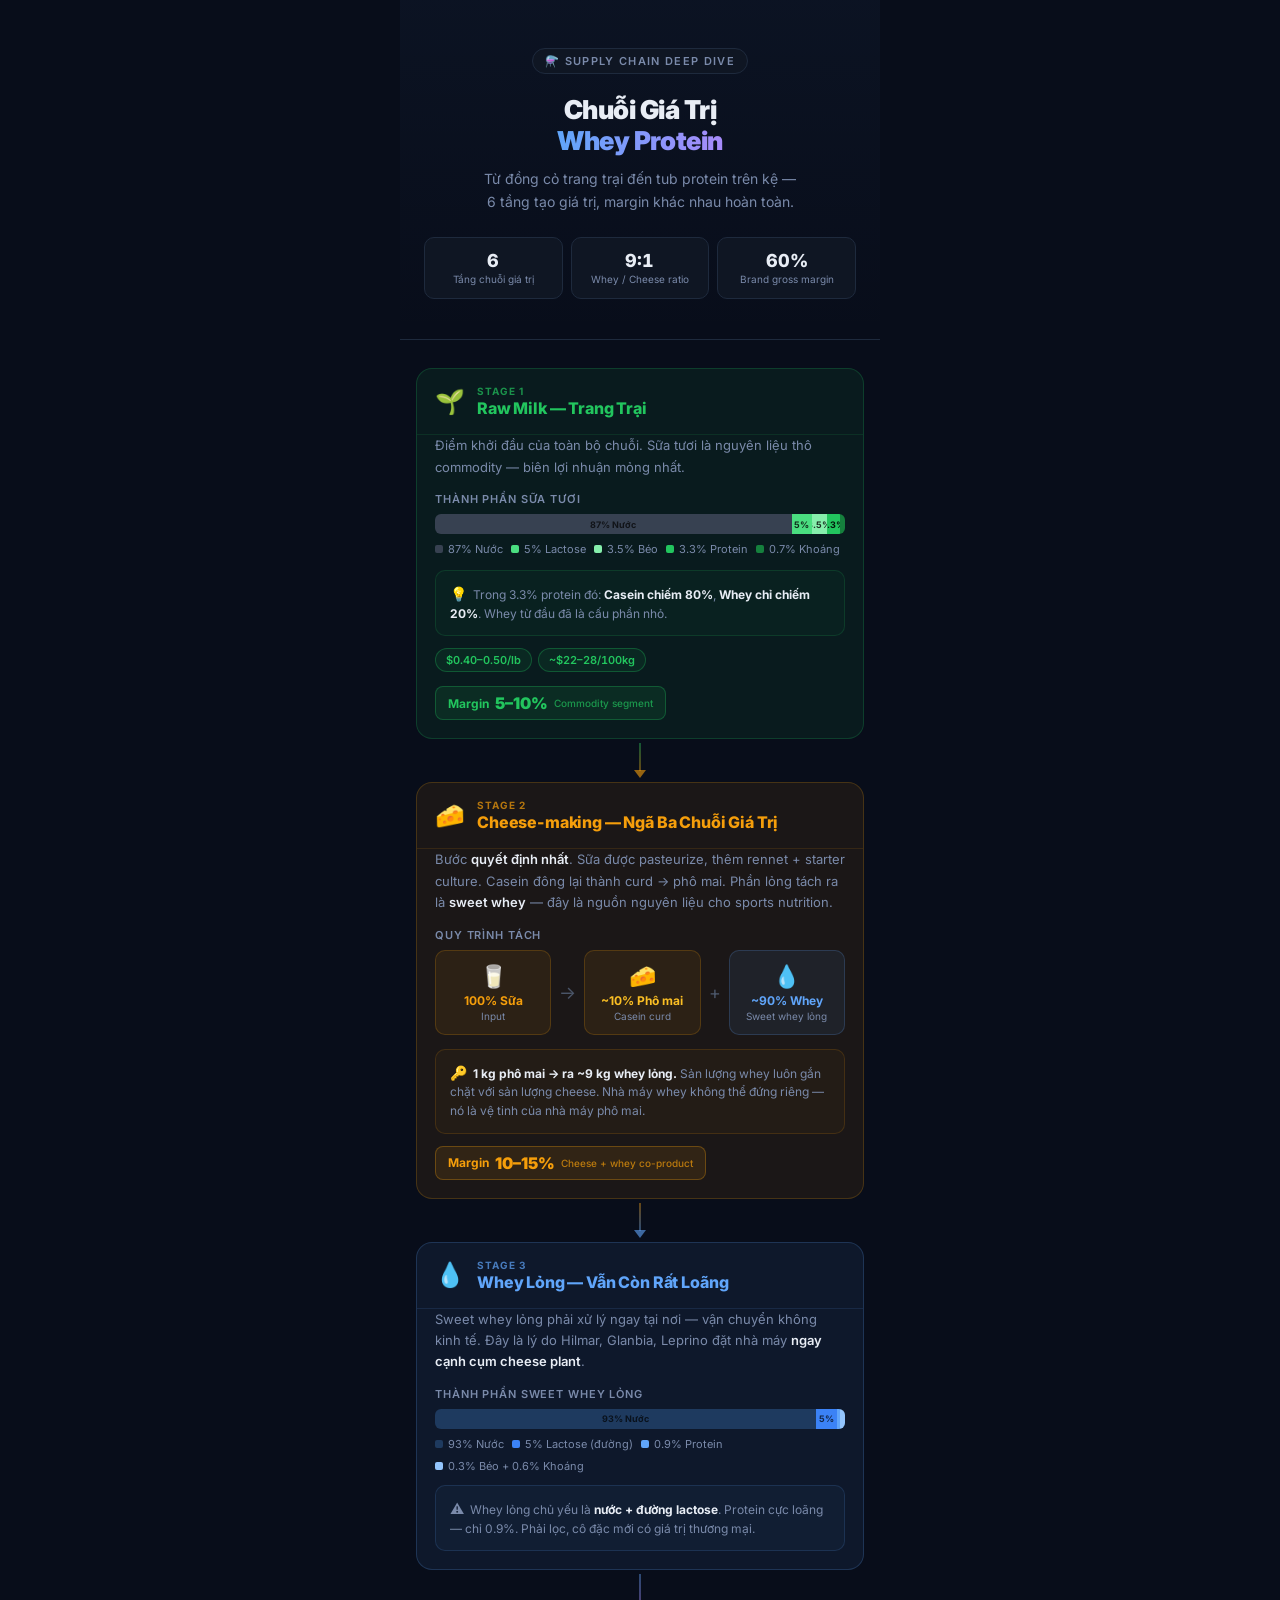
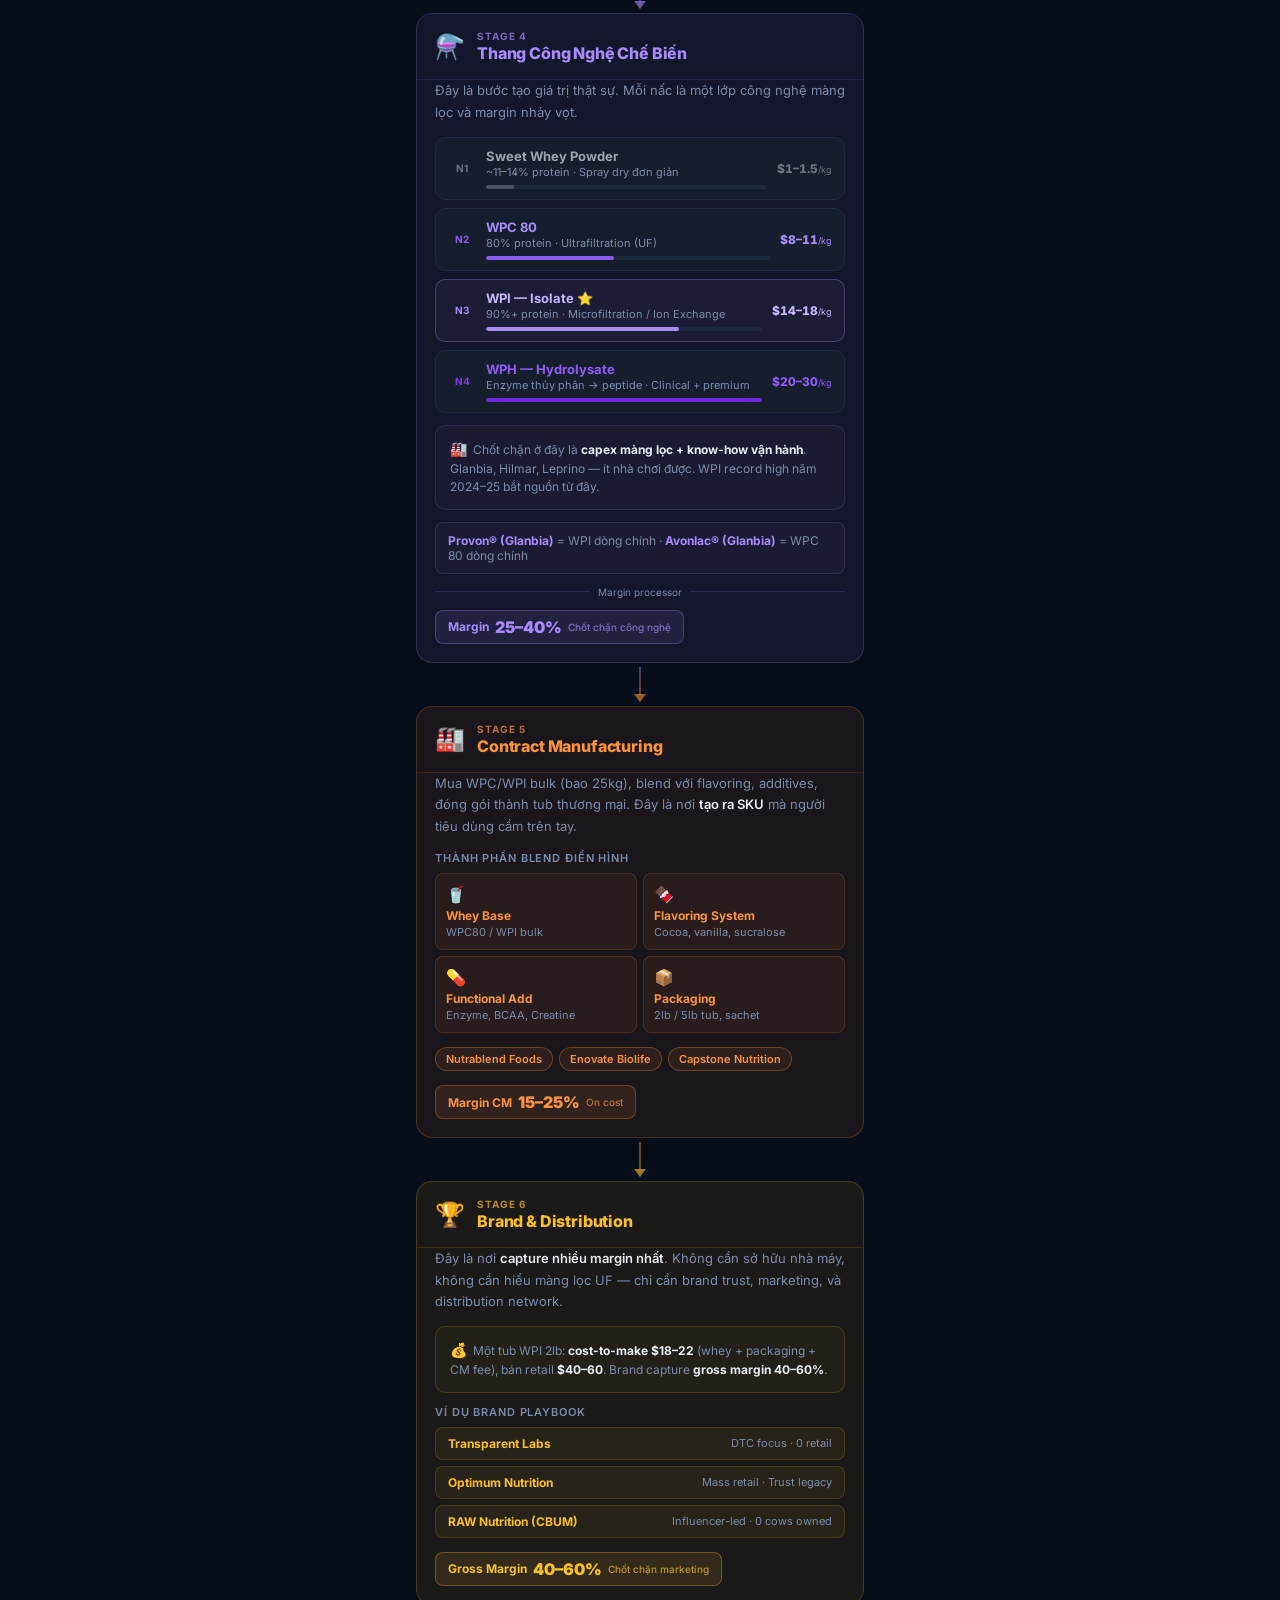
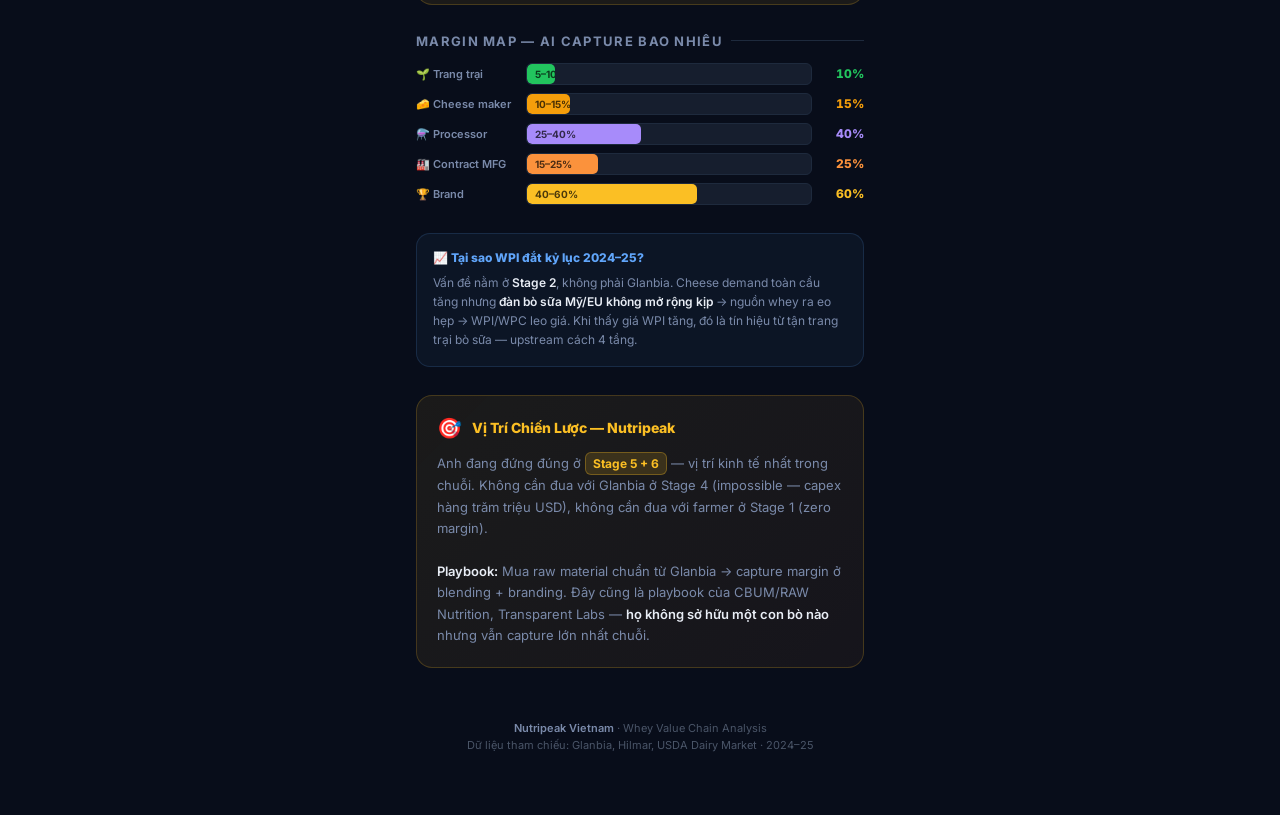
==== index.html @ ca8aefc0 "Add whey value chain infographic" ====
<!DOCTYPE html>
<html lang="vi">
<head>
<meta charset="UTF-8">
<meta name="viewport" content="width=device-width, initial-scale=1.0">
<title>Chuỗi Giá Trị Whey — Từ Đồng Cỏ Đến Protein</title>
<link rel="preconnect" href="https://fonts.googleapis.com">
<link href="https://fonts.googleapis.com/css2?family=Inter:wght@400;500;600;700;800;900&display=swap" rel="stylesheet">
<style>
  :root {
    --bg: #080d1a;
    --surface: #0f1623;
    --surface2: #161e2e;
    --border: #1e2a3d;
    --text: #e8edf5;
    --muted: #7a8aaa;
    --dim: #4a5568;

    --s1: #22c55e;
    --s2: #f59e0b;
    --s3: #60a5fa;
    --s4: #a78bfa;
    --s5: #fb923c;
    --s6: #fbbf24;

    --s1-bg: rgba(34,197,94,0.08);
    --s2-bg: rgba(245,158,11,0.08);
    --s3-bg: rgba(96,165,250,0.08);
    --s4-bg: rgba(167,139,250,0.08);
    --s5-bg: rgba(251,146,60,0.08);
    --s6-bg: rgba(251,191,36,0.08);
  }

  * { box-sizing: border-box; margin: 0; padding: 0; }

  body {
    font-family: 'Inter', -apple-system, BlinkMacSystemFont, sans-serif;
    background: var(--bg);
    color: var(--text);
    min-height: 100vh;
    -webkit-font-smoothing: antialiased;
  }

  .wrap {
    max-width: 480px;
    margin: 0 auto;
    padding: 0 0 60px;
  }

  /* ── HERO ── */
  .hero {
    padding: 48px 24px 40px;
    text-align: center;
    border-bottom: 1px solid var(--border);
    background: linear-gradient(180deg, rgba(96,165,250,0.04) 0%, transparent 100%);
  }

  .hero-eyebrow {
    display: inline-flex;
    align-items: center;
    gap: 6px;
    font-size: 11px;
    font-weight: 600;
    letter-spacing: 0.12em;
    text-transform: uppercase;
    color: var(--muted);
    background: var(--surface);
    border: 1px solid var(--border);
    padding: 5px 12px;
    border-radius: 100px;
    margin-bottom: 20px;
  }

  .hero h1 {
    font-size: 26px;
    font-weight: 900;
    line-height: 1.2;
    letter-spacing: -0.02em;
    color: var(--text);
    margin-bottom: 12px;
  }

  .hero h1 span {
    background: linear-gradient(90deg, #60a5fa, #a78bfa);
    -webkit-background-clip: text;
    -webkit-text-fill-color: transparent;
    background-clip: text;
  }

  .hero-sub {
    font-size: 14px;
    color: var(--muted);
    line-height: 1.6;
    max-width: 320px;
    margin: 0 auto 24px;
  }

  .hero-stats {
    display: grid;
    grid-template-columns: 1fr 1fr 1fr;
    gap: 8px;
  }

  .hero-stat {
    background: var(--surface);
    border: 1px solid var(--border);
    border-radius: 10px;
    padding: 12px 8px;
    text-align: center;
  }

  .hero-stat-num {
    font-size: 18px;
    font-weight: 800;
    color: var(--text);
    font-family: 'Inter', monospace;
    font-feature-settings: 'tnum';
    display: block;
  }

  .hero-stat-label {
    font-size: 10px;
    color: var(--muted);
    margin-top: 2px;
    line-height: 1.3;
  }

  /* ── STAGE CARD ── */
  .stage {
    margin: 0 16px;
    border-radius: 16px;
    border: 1px solid var(--border);
    overflow: hidden;
  }

  .stage-header {
    display: flex;
    align-items: center;
    gap: 12px;
    padding: 16px 18px;
  }

  .stage-icon {
    font-size: 24px;
    line-height: 1;
    flex-shrink: 0;
  }

  .stage-label {
    font-size: 10px;
    font-weight: 700;
    letter-spacing: 0.1em;
    text-transform: uppercase;
    opacity: 0.7;
  }

  .stage-title {
    font-size: 16px;
    font-weight: 800;
    letter-spacing: -0.01em;
    margin-top: 1px;
  }

  .stage-body {
    padding: 0 18px 18px;
  }

  .stage-desc {
    font-size: 13px;
    line-height: 1.65;
    color: var(--muted);
    margin-bottom: 14px;
  }

  .stage-desc strong {
    color: var(--text);
    font-weight: 600;
  }

  /* Pills row */
  .pills {
    display: flex;
    flex-wrap: wrap;
    gap: 6px;
    margin-bottom: 14px;
  }

  .pill {
    font-size: 11px;
    font-weight: 600;
    padding: 4px 10px;
    border-radius: 100px;
    border: 1px solid;
    font-feature-settings: 'tnum';
  }

  /* Margin badge */
  .margin-badge {
    display: inline-flex;
    align-items: center;
    gap: 6px;
    font-size: 12px;
    font-weight: 700;
    padding: 6px 12px;
    border-radius: 8px;
    border: 1px solid;
  }

  .margin-badge-label {
    font-size: 10px;
    font-weight: 500;
    opacity: 0.7;
  }

  /* Composition bar */
  .comp-label {
    font-size: 11px;
    font-weight: 600;
    color: var(--muted);
    text-transform: uppercase;
    letter-spacing: 0.08em;
    margin-bottom: 8px;
  }

  .comp-bar-wrap {
    border-radius: 6px;
    overflow: hidden;
    height: 20px;
    display: flex;
    margin-bottom: 8px;
  }

  .comp-seg {
    height: 100%;
    display: flex;
    align-items: center;
    justify-content: center;
    font-size: 9px;
    font-weight: 700;
    color: rgba(0,0,0,0.7);
    overflow: hidden;
    white-space: nowrap;
  }

  .comp-legend {
    display: flex;
    flex-wrap: wrap;
    gap: 8px;
  }

  .comp-dot {
    display: inline-flex;
    align-items: center;
    gap: 5px;
    font-size: 11px;
    color: var(--muted);
  }

  .comp-dot::before {
    content: '';
    width: 8px;
    height: 8px;
    border-radius: 2px;
    background: var(--dot-color);
    flex-shrink: 0;
  }

  /* Key fact highlight */
  .key-fact {
    border-radius: 10px;
    padding: 12px 14px;
    margin-top: 12px;
    border: 1px solid;
  }

  .key-fact-icon {
    font-size: 14px;
    margin-right: 6px;
  }

  .key-fact p {
    font-size: 12px;
    line-height: 1.55;
    color: var(--muted);
  }

  .key-fact p strong {
    color: var(--text);
    font-weight: 700;
  }

  /* ── CONNECTOR ── */
  .connector {
    display: flex;
    flex-direction: column;
    align-items: center;
    padding: 4px 0;
    position: relative;
  }

  .connector-line {
    width: 2px;
    height: 28px;
    background: linear-gradient(180deg, var(--from-color), var(--to-color));
    opacity: 0.4;
  }

  .connector-arrow {
    width: 0;
    height: 0;
    border-left: 6px solid transparent;
    border-right: 6px solid transparent;
    border-top: 8px solid var(--to-color);
    opacity: 0.6;
    margin-top: -1px;
  }

  /* ── PROCESSING LADDER ── */
  .ladder {
    display: flex;
    flex-direction: column;
    gap: 8px;
  }

  .ladder-item {
    display: flex;
    align-items: center;
    gap: 10px;
    padding: 10px 12px;
    border-radius: 10px;
    background: var(--surface2);
    border: 1px solid var(--border);
  }

  .ladder-rank {
    font-size: 10px;
    font-weight: 700;
    color: var(--muted);
    width: 28px;
    text-align: center;
    flex-shrink: 0;
  }

  .ladder-name {
    font-size: 13px;
    font-weight: 700;
    flex: 1;
  }

  .ladder-pct {
    font-size: 11px;
    color: var(--muted);
    margin-top: 1px;
  }

  .ladder-price {
    font-size: 12px;
    font-weight: 800;
    font-feature-settings: 'tnum';
    white-space: nowrap;
    flex-shrink: 0;
  }

  .ladder-bar-wrap {
    width: 100%;
    height: 4px;
    background: var(--border);
    border-radius: 2px;
    margin-top: 6px;
    overflow: hidden;
  }

  .ladder-bar {
    height: 100%;
    border-radius: 2px;
    background: var(--bar-color);
  }

  /* ── MARGIN MAP ── */
  .margin-section {
    margin: 0 16px;
  }

  .section-title {
    font-size: 13px;
    font-weight: 700;
    color: var(--muted);
    text-transform: uppercase;
    letter-spacing: 0.1em;
    margin-bottom: 14px;
    display: flex;
    align-items: center;
    gap: 8px;
  }

  .section-title::after {
    content: '';
    flex: 1;
    height: 1px;
    background: var(--border);
  }

  .margin-rows {
    display: flex;
    flex-direction: column;
    gap: 8px;
  }

  .margin-row {
    display: flex;
    align-items: center;
    gap: 10px;
  }

  .margin-label {
    font-size: 11px;
    font-weight: 600;
    width: 100px;
    flex-shrink: 0;
    color: var(--muted);
  }

  .margin-bar-wrap {
    flex: 1;
    height: 22px;
    background: var(--surface2);
    border-radius: 6px;
    overflow: hidden;
    border: 1px solid var(--border);
  }

  .margin-bar-fill {
    height: 100%;
    border-radius: 5px;
    display: flex;
    align-items: center;
    padding-left: 8px;
    font-size: 10px;
    font-weight: 700;
    color: rgba(0,0,0,0.7);
    white-space: nowrap;
    overflow: hidden;
  }

  .margin-pct {
    font-size: 12px;
    font-weight: 800;
    width: 42px;
    text-align: right;
    flex-shrink: 0;
    font-feature-settings: 'tnum';
  }

  /* ── INSIGHT BOX ── */
  .insight-box {
    margin: 0 16px;
    border-radius: 16px;
    padding: 20px;
    background: linear-gradient(135deg, rgba(251,191,36,0.08), rgba(251,146,60,0.06));
    border: 1px solid rgba(251,191,36,0.2);
  }

  .insight-header {
    display: flex;
    align-items: center;
    gap: 10px;
    margin-bottom: 12px;
  }

  .insight-icon {
    font-size: 20px;
  }

  .insight-title {
    font-size: 14px;
    font-weight: 800;
    color: #fbbf24;
  }

  .insight-body {
    font-size: 13px;
    line-height: 1.65;
    color: var(--muted);
  }

  .insight-body strong {
    color: var(--text);
    font-weight: 600;
  }

  .insight-highlight {
    display: inline-block;
    background: rgba(251,191,36,0.15);
    border: 1px solid rgba(251,191,36,0.3);
    border-radius: 6px;
    padding: 1px 7px;
    color: #fbbf24;
    font-weight: 700;
    font-size: 12px;
  }

  /* ── WHY EXPENSIVE BOX ── */
  .why-box {
    margin: 0 16px;
    border-radius: 14px;
    padding: 16px;
    background: rgba(96,165,250,0.05);
    border: 1px solid rgba(96,165,250,0.15);
  }

  .why-box-title {
    font-size: 12px;
    font-weight: 800;
    color: #60a5fa;
    margin-bottom: 8px;
    display: flex;
    align-items: center;
    gap: 6px;
  }

  .why-box p {
    font-size: 12px;
    line-height: 1.6;
    color: var(--muted);
  }

  .why-box p strong {
    color: var(--text);
    font-weight: 600;
  }

  /* ── SPACER ── */
  .gap-sm { height: 12px; }
  .gap-md { height: 20px; }
  .gap-lg { height: 28px; }

  /* ── STAGE COLORS ── */
  .s1 { border-color: rgba(34,197,94,0.2); background: var(--s1-bg); }
  .s1 .stage-header { border-bottom: 1px solid rgba(34,197,94,0.12); }
  .s1 .stage-label { color: var(--s1); }
  .s1 .stage-title { color: var(--s1); }
  .s1 .pill { color: var(--s1); border-color: rgba(34,197,94,0.3); background: rgba(34,197,94,0.08); }
  .s1 .margin-badge { color: var(--s1); border-color: rgba(34,197,94,0.3); background: rgba(34,197,94,0.1); }
  .s1 .key-fact { border-color: rgba(34,197,94,0.15); background: rgba(34,197,94,0.04); }

  .s2 { border-color: rgba(245,158,11,0.2); background: var(--s2-bg); }
  .s2 .stage-header { border-bottom: 1px solid rgba(245,158,11,0.12); }
  .s2 .stage-label { color: var(--s2); }
  .s2 .stage-title { color: var(--s2); }
  .s2 .pill { color: var(--s2); border-color: rgba(245,158,11,0.3); background: rgba(245,158,11,0.08); }
  .s2 .margin-badge { color: var(--s2); border-color: rgba(245,158,11,0.3); background: rgba(245,158,11,0.1); }
  .s2 .key-fact { border-color: rgba(245,158,11,0.15); background: rgba(245,158,11,0.04); }

  .s3 { border-color: rgba(96,165,250,0.2); background: var(--s3-bg); }
  .s3 .stage-header { border-bottom: 1px solid rgba(96,165,250,0.12); }
  .s3 .stage-label { color: var(--s3); }
  .s3 .stage-title { color: var(--s3); }
  .s3 .pill { color: var(--s3); border-color: rgba(96,165,250,0.3); background: rgba(96,165,250,0.08); }
  .s3 .margin-badge { color: var(--s3); border-color: rgba(96,165,250,0.3); background: rgba(96,165,250,0.1); }
  .s3 .key-fact { border-color: rgba(96,165,250,0.15); background: rgba(96,165,250,0.04); }

  .s4 { border-color: rgba(167,139,250,0.2); background: var(--s4-bg); }
  .s4 .stage-header { border-bottom: 1px solid rgba(167,139,250,0.12); }
  .s4 .stage-label { color: var(--s4); }
  .s4 .stage-title { color: var(--s4); }
  .s4 .key-fact { border-color: rgba(167,139,250,0.15); background: rgba(167,139,250,0.04); }

  .s5 { border-color: rgba(251,146,60,0.2); background: var(--s5-bg); }
  .s5 .stage-header { border-bottom: 1px solid rgba(251,146,60,0.12); }
  .s5 .stage-label { color: var(--s5); }
  .s5 .stage-title { color: var(--s5); }
  .s5 .pill { color: var(--s5); border-color: rgba(251,146,60,0.3); background: rgba(251,146,60,0.08); }
  .s5 .margin-badge { color: var(--s5); border-color: rgba(251,146,60,0.3); background: rgba(251,146,60,0.1); }
  .s5 .key-fact { border-color: rgba(251,146,60,0.15); background: rgba(251,146,60,0.04); }

  .s6 { border-color: rgba(251,191,36,0.2); background: var(--s6-bg); }
  .s6 .stage-header { border-bottom: 1px solid rgba(251,191,36,0.12); }
  .s6 .stage-label { color: var(--s6); }
  .s6 .stage-title { color: var(--s6); }
  .s6 .pill { color: var(--s6); border-color: rgba(251,191,36,0.3); background: rgba(251,191,36,0.08); }
  .s6 .margin-badge { color: var(--s6); border-color: rgba(251,191,36,0.3); background: rgba(251,191,36,0.1); }
  .s6 .key-fact { border-color: rgba(251,191,36,0.15); background: rgba(251,191,36,0.04); }

  /* ── FOOTER ── */
  .footer {
    text-align: center;
    padding: 24px 24px 0;
    font-size: 11px;
    color: var(--dim);
    line-height: 1.6;
  }

  .footer strong {
    color: var(--muted);
    font-weight: 600;
  }
</style>
</head>
<body>
<div class="wrap">

  <!-- HERO -->
  <div class="hero">
    <div class="hero-eyebrow">⚗️ Supply Chain Deep Dive</div>
    <h1>Chuỗi Giá Trị<br><span>Whey Protein</span></h1>
    <p class="hero-sub">Từ đồng cỏ trang trại đến tub protein trên kệ — 6 tầng tạo giá trị, margin khác nhau hoàn toàn.</p>
    <div class="hero-stats">
      <div class="hero-stat">
        <span class="hero-stat-num">6</span>
        <div class="hero-stat-label">Tầng chuỗi giá trị</div>
      </div>
      <div class="hero-stat">
        <span class="hero-stat-num">9:1</span>
        <div class="hero-stat-label">Whey / Cheese ratio</div>
      </div>
      <div class="hero-stat">
        <span class="hero-stat-num">60%</span>
        <div class="hero-stat-label">Brand gross margin</div>
      </div>
    </div>
  </div>

  <div class="gap-lg"></div>

  <!-- STAGE 1 -->
  <div class="stage s1">
    <div class="stage-header">
      <div class="stage-icon">🌱</div>
      <div>
        <div class="stage-label">Stage 1</div>
        <div class="stage-title">Raw Milk — Trang Trại</div>
      </div>
    </div>
    <div class="stage-body">
      <p class="stage-desc">
        Điểm khởi đầu của toàn bộ chuỗi. Sữa tươi là nguyên liệu thô commodity — biên lợi nhuận mỏng nhất.
      </p>

      <div class="comp-label">Thành phần sữa tươi</div>
      <div class="comp-bar-wrap">
        <div class="comp-seg" style="width:87%;background:#374151;">87% Nước</div>
        <div class="comp-seg" style="width:5%;background:#4ade80;color:rgba(0,0,0,0.8);">5%</div>
        <div class="comp-seg" style="width:3.5%;background:#86efac;color:rgba(0,0,0,0.8);">3.5%</div>
        <div class="comp-seg" style="width:3.3%;background:#22c55e;color:rgba(0,0,0,0.9);">3.3%</div>
        <div class="comp-seg" style="width:1.2%;background:#15803d;"></div>
      </div>
      <div class="comp-legend">
        <span class="comp-dot" style="--dot-color:#374151;">87% Nước</span>
        <span class="comp-dot" style="--dot-color:#4ade80;">5% Lactose</span>
        <span class="comp-dot" style="--dot-color:#86efac;">3.5% Béo</span>
        <span class="comp-dot" style="--dot-color:#22c55e;">3.3% Protein</span>
        <span class="comp-dot" style="--dot-color:#15803d;">0.7% Khoáng</span>
      </div>

      <div class="key-fact" style="margin-top:14px;">
        <p><span class="key-fact-icon">💡</span>Trong 3.3% protein đó: <strong>Casein chiếm 80%</strong>, <strong>Whey chỉ chiếm 20%</strong>. Whey từ đầu đã là cấu phần nhỏ.</p>
      </div>

      <div class="gap-sm"></div>
      <div class="pills">
        <span class="pill">$0.40–0.50/lb</span>
        <span class="pill">~$22–28/100kg</span>
      </div>
      <div class="margin-badge">
        <span>Margin</span>
        <span style="font-size:16px;font-weight:900;">5–10%</span>
        <span class="margin-badge-label">Commodity segment</span>
      </div>
    </div>
  </div>

  <div class="connector">
    <div class="connector-line" style="--from-color:#22c55e;--to-color:#f59e0b;"></div>
    <div class="connector-arrow" style="--to-color:#f59e0b;"></div>
  </div>

  <!-- STAGE 2 -->
  <div class="stage s2">
    <div class="stage-header">
      <div class="stage-icon">🧀</div>
      <div>
        <div class="stage-label">Stage 2</div>
        <div class="stage-title">Cheese-making — Ngã Ba Chuỗi Giá Trị</div>
      </div>
    </div>
    <div class="stage-body">
      <p class="stage-desc">
        Bước <strong>quyết định nhất</strong>. Sữa được pasteurize, thêm rennet + starter culture. Casein đông lại thành curd → phô mai. Phần lỏng tách ra là <strong>sweet whey</strong> — đây là nguồn nguyên liệu cho sports nutrition.
      </p>

      <div class="comp-label">Quy trình tách</div>
      <div style="display:flex;gap:8px;margin-bottom:14px;">
        <div style="flex:1;background:rgba(245,158,11,0.08);border:1px solid rgba(245,158,11,0.2);border-radius:10px;padding:12px;text-align:center;">
          <div style="font-size:22px;margin-bottom:4px;">🥛</div>
          <div style="font-size:12px;font-weight:700;color:#f59e0b;">100% Sữa</div>
          <div style="font-size:10px;color:var(--muted);margin-top:2px;">Input</div>
        </div>
        <div style="display:flex;align-items:center;color:var(--dim);font-size:18px;">→</div>
        <div style="flex:1;background:rgba(245,158,11,0.08);border:1px solid rgba(245,158,11,0.2);border-radius:10px;padding:12px;text-align:center;">
          <div style="font-size:22px;margin-bottom:4px;">🧀</div>
          <div style="font-size:12px;font-weight:700;color:#fbbf24;">~10% Phô mai</div>
          <div style="font-size:10px;color:var(--muted);margin-top:2px;">Casein curd</div>
        </div>
        <div style="display:flex;align-items:center;color:var(--dim);font-size:18px;">+</div>
        <div style="flex:1;background:rgba(96,165,250,0.08);border:1px solid rgba(96,165,250,0.2);border-radius:10px;padding:12px;text-align:center;">
          <div style="font-size:22px;margin-bottom:4px;">💧</div>
          <div style="font-size:12px;font-weight:700;color:#60a5fa;">~90% Whey</div>
          <div style="font-size:10px;color:var(--muted);margin-top:2px;">Sweet whey lỏng</div>
        </div>
      </div>

      <div class="key-fact">
        <p><span class="key-fact-icon">🔑</span><strong>1 kg phô mai → ra ~9 kg whey lỏng.</strong> Sản lượng whey luôn gắn chặt với sản lượng cheese. Nhà máy whey không thể đứng riêng — nó là vệ tinh của nhà máy phô mai.</p>
      </div>

      <div class="gap-sm"></div>
      <div class="margin-badge">
        <span>Margin</span>
        <span style="font-size:16px;font-weight:900;">10–15%</span>
        <span class="margin-badge-label">Cheese + whey co-product</span>
      </div>
    </div>
  </div>

  <div class="connector">
    <div class="connector-line" style="--from-color:#f59e0b;--to-color:#60a5fa;"></div>
    <div class="connector-arrow" style="--to-color:#60a5fa;"></div>
  </div>

  <!-- STAGE 3 -->
  <div class="stage s3">
    <div class="stage-header">
      <div class="stage-icon">💧</div>
      <div>
        <div class="stage-label">Stage 3</div>
        <div class="stage-title">Whey Lỏng — Vẫn Còn Rất Loãng</div>
      </div>
    </div>
    <div class="stage-body">
      <p class="stage-desc">
        Sweet whey lỏng phải xử lý ngay tại nơi — vận chuyển không kinh tế. Đây là lý do Hilmar, Glanbia, Leprino đặt nhà máy <strong>ngay cạnh cụm cheese plant</strong>.
      </p>

      <div class="comp-label">Thành phần sweet whey lỏng</div>
      <div class="comp-bar-wrap">
        <div class="comp-seg" style="width:93%;background:#1e3a5f;">93% Nước</div>
        <div class="comp-seg" style="width:5%;background:#3b82f6;">5%</div>
        <div class="comp-seg" style="width:0.9%;background:#60a5fa;"></div>
        <div class="comp-seg" style="width:1.1%;background:#93c5fd;"></div>
      </div>
      <div class="comp-legend">
        <span class="comp-dot" style="--dot-color:#1e3a5f;">93% Nước</span>
        <span class="comp-dot" style="--dot-color:#3b82f6;">5% Lactose (đường)</span>
        <span class="comp-dot" style="--dot-color:#60a5fa;">0.9% Protein</span>
        <span class="comp-dot" style="--dot-color:#93c5fd;">0.3% Béo + 0.6% Khoáng</span>
      </div>

      <div class="key-fact">
        <p><span class="key-fact-icon">⚠️</span>Whey lỏng chủ yếu là <strong>nước + đường lactose</strong>. Protein cực loãng — chỉ 0.9%. Phải lọc, cô đặc mới có giá trị thương mại.</p>
      </div>
    </div>
  </div>

  <div class="connector">
    <div class="connector-line" style="--from-color:#60a5fa;--to-color:#a78bfa;"></div>
    <div class="connector-arrow" style="--to-color:#a78bfa;"></div>
  </div>

  <!-- STAGE 4 -->
  <div class="stage s4">
    <div class="stage-header">
      <div class="stage-icon">⚗️</div>
      <div>
        <div class="stage-label">Stage 4</div>
        <div class="stage-title">Thang Công Nghệ Chế Biến</div>
      </div>
    </div>
    <div class="stage-body">
      <p class="stage-desc">
        Đây là bước tạo giá trị thật sự. Mỗi nấc là một lớp công nghệ màng lọc và margin nhảy vọt.
      </p>

      <div class="ladder">

        <div class="ladder-item">
          <div class="ladder-rank" style="color:#6b7280;">N1</div>
          <div style="flex:1;">
            <div class="ladder-name" style="color:#9ca3af;">Sweet Whey Powder</div>
            <div class="ladder-pct">~11–14% protein · Spray dry đơn giản</div>
            <div class="ladder-bar-wrap">
              <div class="ladder-bar" style="width:10%;--bar-color:#4b5563;"></div>
            </div>
          </div>
          <div class="ladder-price" style="color:#6b7280;">$1–1.5<span style="font-size:9px;font-weight:400;">/kg</span></div>
        </div>

        <div class="ladder-item">
          <div class="ladder-rank" style="color:#8b5cf6;">N2</div>
          <div style="flex:1;">
            <div class="ladder-name" style="color:#a78bfa;">WPC 80</div>
            <div class="ladder-pct">80% protein · Ultrafiltration (UF)</div>
            <div class="ladder-bar-wrap">
              <div class="ladder-bar" style="width:45%;--bar-color:#8b5cf6;"></div>
            </div>
          </div>
          <div class="ladder-price" style="color:#a78bfa;">$8–11<span style="font-size:9px;font-weight:400;">/kg</span></div>
        </div>

        <div class="ladder-item" style="border-color:rgba(167,139,250,0.3);background:rgba(167,139,250,0.06);">
          <div class="ladder-rank" style="color:#a78bfa;">N3</div>
          <div style="flex:1;">
            <div class="ladder-name" style="color:#c4b5fd;">WPI — Isolate ⭐</div>
            <div class="ladder-pct">90%+ protein · Microfiltration / Ion Exchange</div>
            <div class="ladder-bar-wrap">
              <div class="ladder-bar" style="width:70%;--bar-color:#a78bfa;"></div>
            </div>
          </div>
          <div class="ladder-price" style="color:#c4b5fd;">$14–18<span style="font-size:9px;font-weight:400;">/kg</span></div>
        </div>

        <div class="ladder-item">
          <div class="ladder-rank" style="color:#7c3aed;">N4</div>
          <div style="flex:1;">
            <div class="ladder-name" style="color:#8b5cf6;">WPH — Hydrolysate</div>
            <div class="ladder-pct">Enzyme thủy phân → peptide · Clinical + premium</div>
            <div class="ladder-bar-wrap">
              <div class="ladder-bar" style="width:100%;--bar-color:#6d28d9;"></div>
            </div>
          </div>
          <div class="ladder-price" style="color:#8b5cf6;">$20–30<span style="font-size:9px;font-weight:400;">/kg</span></div>
        </div>

      </div>

      <div class="key-fact">
        <p><span class="key-fact-icon">🏭</span>Chốt chặn ở đây là <strong>capex màng lọc + know-how vận hành</strong>. Glanbia, Hilmar, Leprino — ít nhà chơi được. WPI record high năm 2024–25 bắt nguồn từ đây.</p>
      </div>

      <div class="gap-sm"></div>
      <div style="font-size:12px;color:var(--muted);padding:10px 12px;background:rgba(167,139,250,0.05);border:1px solid rgba(167,139,250,0.15);border-radius:8px;">
        <strong style="color:#a78bfa;">Provon® (Glanbia)</strong> = WPI dòng chính · <strong style="color:#a78bfa;">Avonlac® (Glanbia)</strong> = WPC 80 dòng chính
      </div>

      <div class="gap-sm"></div>
      <div style="display:flex;align-items:center;gap:8px;">
        <div style="flex:1;height:1px;background:rgba(167,139,250,0.15);"></div>
        <div style="font-size:10px;color:var(--muted);">Margin processor</div>
        <div style="flex:1;height:1px;background:rgba(167,139,250,0.15);"></div>
      </div>
      <div class="gap-sm"></div>
      <div class="margin-badge" style="color:#a78bfa;border-color:rgba(167,139,250,0.3);background:rgba(167,139,250,0.1);">
        <span>Margin</span>
        <span style="font-size:16px;font-weight:900;">25–40%</span>
        <span class="margin-badge-label">Chốt chặn công nghệ</span>
      </div>
    </div>
  </div>

  <div class="connector">
    <div class="connector-line" style="--from-color:#a78bfa;--to-color:#fb923c;"></div>
    <div class="connector-arrow" style="--to-color:#fb923c;"></div>
  </div>

  <!-- STAGE 5 -->
  <div class="stage s5">
    <div class="stage-header">
      <div class="stage-icon">🏭</div>
      <div>
        <div class="stage-label">Stage 5</div>
        <div class="stage-title">Contract Manufacturing</div>
      </div>
    </div>
    <div class="stage-body">
      <p class="stage-desc">
        Mua WPC/WPI bulk (bao 25kg), blend với flavoring, additives, đóng gói thành tub thương mại. Đây là nơi <strong>tạo ra SKU</strong> mà người tiêu dùng cầm trên tay.
      </p>

      <div class="comp-label">Thành phần blend điển hình</div>
      <div style="display:grid;grid-template-columns:1fr 1fr;gap:6px;margin-bottom:14px;">
        <div style="background:rgba(251,146,60,0.06);border:1px solid rgba(251,146,60,0.15);border-radius:8px;padding:10px;">
          <div style="font-size:16px;margin-bottom:4px;">🥤</div>
          <div style="font-size:12px;font-weight:700;color:#fb923c;">Whey Base</div>
          <div style="font-size:11px;color:var(--muted);margin-top:2px;">WPC80 / WPI bulk</div>
        </div>
        <div style="background:rgba(251,146,60,0.06);border:1px solid rgba(251,146,60,0.15);border-radius:8px;padding:10px;">
          <div style="font-size:16px;margin-bottom:4px;">🍫</div>
          <div style="font-size:12px;font-weight:700;color:#fb923c;">Flavoring System</div>
          <div style="font-size:11px;color:var(--muted);margin-top:2px;">Cocoa, vanilla, sucralose</div>
        </div>
        <div style="background:rgba(251,146,60,0.06);border:1px solid rgba(251,146,60,0.15);border-radius:8px;padding:10px;">
          <div style="font-size:16px;margin-bottom:4px;">💊</div>
          <div style="font-size:12px;font-weight:700;color:#fb923c;">Functional Add</div>
          <div style="font-size:11px;color:var(--muted);margin-top:2px;">Enzyme, BCAA, Creatine</div>
        </div>
        <div style="background:rgba(251,146,60,0.06);border:1px solid rgba(251,146,60,0.15);border-radius:8px;padding:10px;">
          <div style="font-size:16px;margin-bottom:4px;">📦</div>
          <div style="font-size:12px;font-weight:700;color:#fb923c;">Packaging</div>
          <div style="font-size:11px;color:var(--muted);margin-top:2px;">2lb / 5lb tub, sachet</div>
        </div>
      </div>

      <div class="pills">
        <span class="pill">Nutrablend Foods</span>
        <span class="pill">Enovate Biolife</span>
        <span class="pill">Capstone Nutrition</span>
      </div>

      <div class="margin-badge">
        <span>Margin CM</span>
        <span style="font-size:16px;font-weight:900;">15–25%</span>
        <span class="margin-badge-label">On cost</span>
      </div>
    </div>
  </div>

  <div class="connector">
    <div class="connector-line" style="--from-color:#fb923c;--to-color:#fbbf24;"></div>
    <div class="connector-arrow" style="--to-color:#fbbf24;"></div>
  </div>

  <!-- STAGE 6 -->
  <div class="stage s6">
    <div class="stage-header">
      <div class="stage-icon">🏆</div>
      <div>
        <div class="stage-label">Stage 6</div>
        <div class="stage-title">Brand & Distribution</div>
      </div>
    </div>
    <div class="stage-body">
      <p class="stage-desc">
        Đây là nơi <strong>capture nhiều margin nhất</strong>. Không cần sở hữu nhà máy, không cần hiểu màng lọc UF — chỉ cần brand trust, marketing, và distribution network.
      </p>

      <div class="key-fact">
        <p><span class="key-fact-icon">💰</span>Một tub WPI 2lb: <strong>cost-to-make $18–22</strong> (whey + packaging + CM fee), bán retail <strong>$40–60</strong>. Brand capture <strong>gross margin 40–60%</strong>.</p>
      </div>

      <div class="gap-sm"></div>
      <div class="comp-label">Ví dụ brand playbook</div>
      <div style="display:flex;flex-direction:column;gap:6px;margin-bottom:14px;">
        <div style="display:flex;align-items:center;justify-content:space-between;padding:8px 12px;background:rgba(251,191,36,0.06);border:1px solid rgba(251,191,36,0.15);border-radius:8px;">
          <span style="font-size:12px;font-weight:700;color:#fbbf24;">Transparent Labs</span>
          <span style="font-size:11px;color:var(--muted);">DTC focus · 0 retail</span>
        </div>
        <div style="display:flex;align-items:center;justify-content:space-between;padding:8px 12px;background:rgba(251,191,36,0.06);border:1px solid rgba(251,191,36,0.15);border-radius:8px;">
          <span style="font-size:12px;font-weight:700;color:#fbbf24;">Optimum Nutrition</span>
          <span style="font-size:11px;color:var(--muted);">Mass retail · Trust legacy</span>
        </div>
        <div style="display:flex;align-items:center;justify-content:space-between;padding:8px 12px;background:rgba(251,191,36,0.06);border:1px solid rgba(251,191,36,0.15);border-radius:8px;">
          <span style="font-size:12px;font-weight:700;color:#fbbf24;">RAW Nutrition (CBUM)</span>
          <span style="font-size:11px;color:var(--muted);">Influencer-led · 0 cows owned</span>
        </div>
      </div>

      <div class="margin-badge">
        <span>Gross Margin</span>
        <span style="font-size:16px;font-weight:900;">40–60%</span>
        <span class="margin-badge-label">Chốt chặn marketing</span>
      </div>
    </div>
  </div>

  <div class="gap-lg"></div>

  <!-- MARGIN MAP -->
  <div class="margin-section">
    <div class="section-title">Margin Map — Ai Capture Bao Nhiêu</div>
    <div class="margin-rows">

      <div class="margin-row">
        <div class="margin-label">🌱 Trang trại</div>
        <div class="margin-bar-wrap">
          <div class="margin-bar-fill" style="width:10%;background:#22c55e;">5–10%</div>
        </div>
        <div class="margin-pct" style="color:#22c55e;">10%</div>
      </div>

      <div class="margin-row">
        <div class="margin-label">🧀 Cheese maker</div>
        <div class="margin-bar-wrap">
          <div class="margin-bar-fill" style="width:15%;background:#f59e0b;">10–15%</div>
        </div>
        <div class="margin-pct" style="color:#f59e0b;">15%</div>
      </div>

      <div class="margin-row">
        <div class="margin-label">⚗️ Processor</div>
        <div class="margin-bar-wrap">
          <div class="margin-bar-fill" style="width:40%;background:#a78bfa;">25–40%</div>
        </div>
        <div class="margin-pct" style="color:#a78bfa;">40%</div>
      </div>

      <div class="margin-row">
        <div class="margin-label">🏭 Contract MFG</div>
        <div class="margin-bar-wrap">
          <div class="margin-bar-fill" style="width:25%;background:#fb923c;">15–25%</div>
        </div>
        <div class="margin-pct" style="color:#fb923c;">25%</div>
      </div>

      <div class="margin-row">
        <div class="margin-label">🏆 Brand</div>
        <div class="margin-bar-wrap">
          <div class="margin-bar-fill" style="width:60%;background:#fbbf24;">40–60%</div>
        </div>
        <div class="margin-pct" style="color:#fbbf24;">60%</div>
      </div>

    </div>
  </div>

  <div class="gap-lg"></div>

  <!-- WHY EXPENSIVE -->
  <div class="why-box">
    <div class="why-box-title">📈 Tại sao WPI đắt kỷ lục 2024–25?</div>
    <p>Vấn đề nằm ở <strong>Stage 2</strong>, không phải Glanbia. Cheese demand toàn cầu tăng nhưng <strong>đàn bò sữa Mỹ/EU không mở rộng kịp</strong> → nguồn whey ra eo hẹp → WPI/WPC leo giá. Khi thấy giá WPI tăng, đó là tín hiệu từ tận trang trại bò sữa — upstream cách 4 tầng.</p>
  </div>

  <div class="gap-lg"></div>

  <!-- INSIGHT -->
  <div class="insight-box">
    <div class="insight-header">
      <span class="insight-icon">🎯</span>
      <div class="insight-title">Vị Trí Chiến Lược — Nutripeak</div>
    </div>
    <div class="insight-body">
      <p>Anh đang đứng đúng ở <span class="insight-highlight">Stage 5 + 6</span> — vị trí kinh tế nhất trong chuỗi. Không cần đua với Glanbia ở Stage 4 (impossible — capex hàng trăm triệu USD), không cần đua với farmer ở Stage 1 (zero margin).</p>
      <br>
      <p><strong>Playbook:</strong> Mua raw material chuẩn từ Glanbia → capture margin ở blending + branding. Đây cũng là playbook của CBUM/RAW Nutrition, Transparent Labs — <strong>họ không sở hữu một con bò nào</strong> nhưng vẫn capture lớn nhất chuỗi.</p>
    </div>
  </div>

  <div class="gap-lg"></div>

  <div class="footer">
    <strong>Nutripeak Vietnam</strong> · Whey Value Chain Analysis<br>
    Dữ liệu tham chiếu: Glanbia, Hilmar, USDA Dairy Market · 2024–25
  </div>

</div>
</body>
</html>
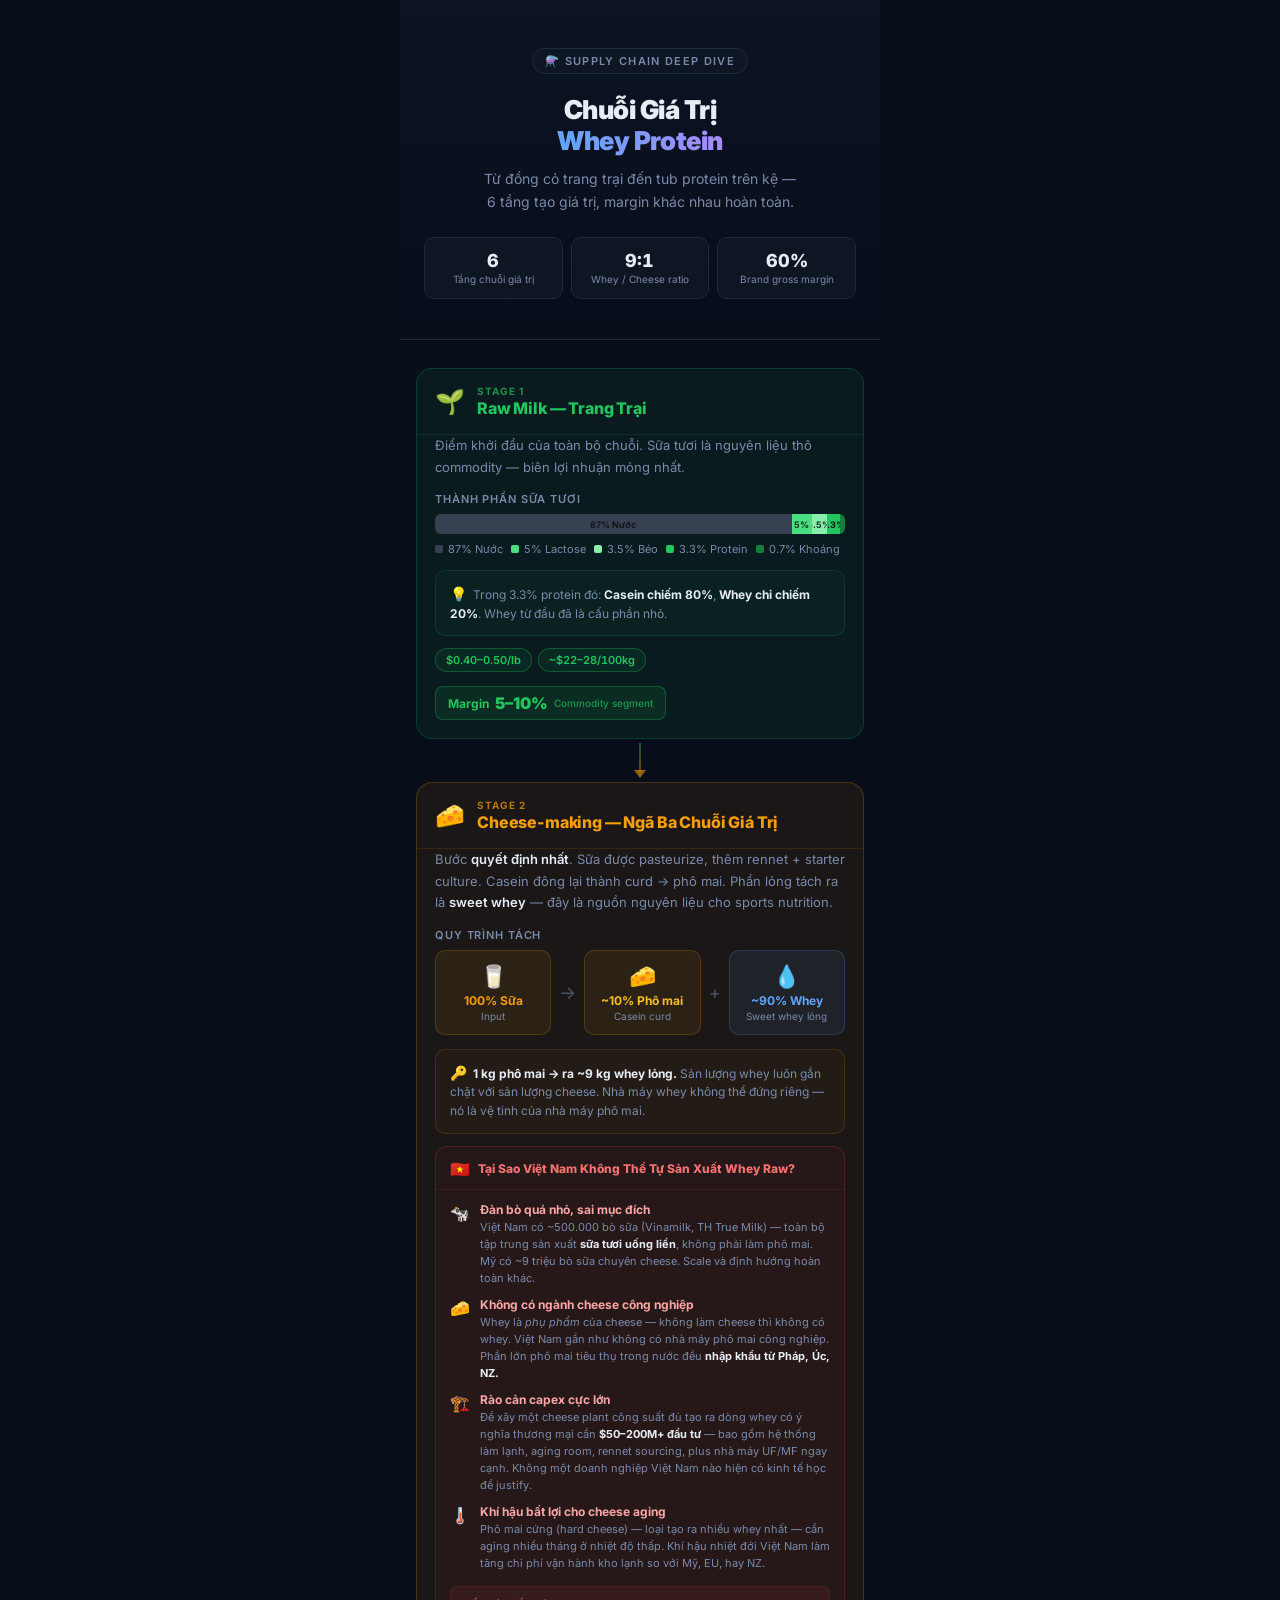
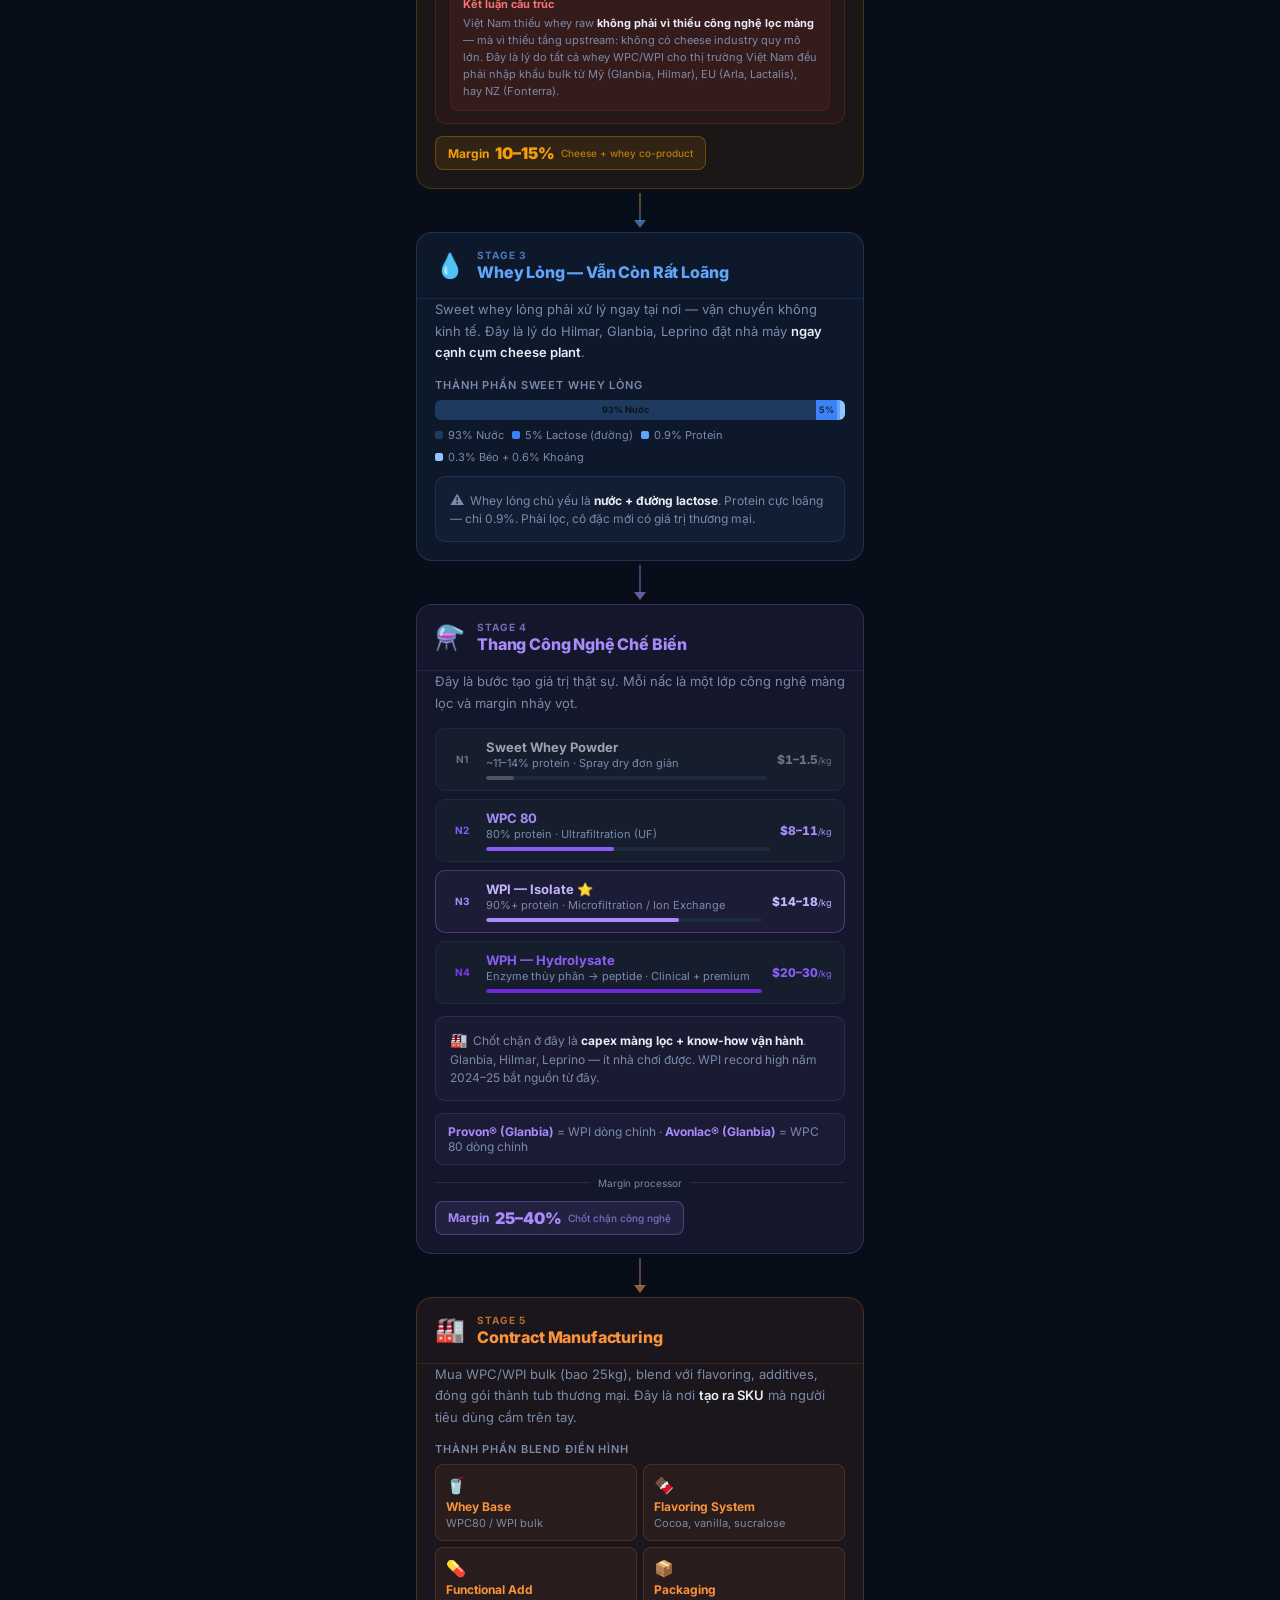
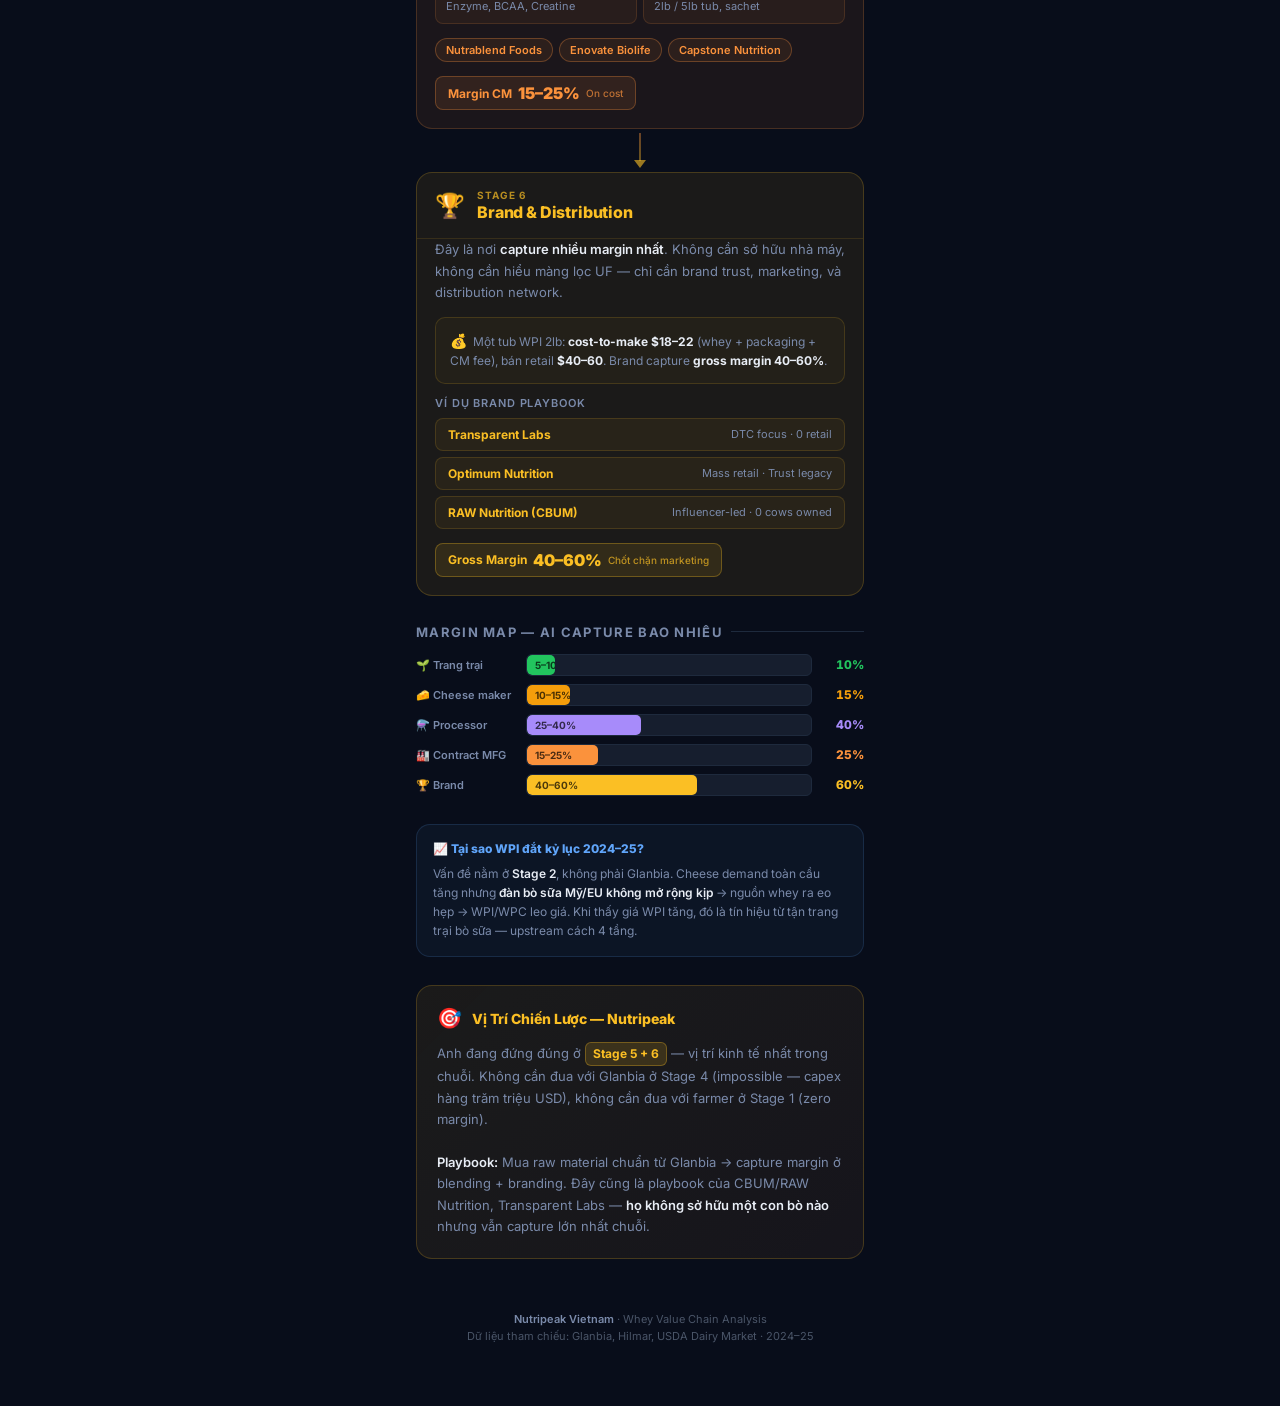
==== commit fd2b9c1d: "Add Vietnam whey analysis to Stage 2" ====
--- a/index.html
+++ b/index.html
@@ -714,6 +714,56 @@
       </div>
 
       <div class="gap-sm"></div>
+
+      <!-- VN BLOCK -->
+      <div style="border-radius:12px;border:1px solid rgba(239,68,68,0.2);background:rgba(239,68,68,0.05);overflow:hidden;">
+        <div style="display:flex;align-items:center;gap:8px;padding:12px 14px 10px;border-bottom:1px solid rgba(239,68,68,0.12);">
+          <span style="font-size:16px;">🇻🇳</span>
+          <span style="font-size:12px;font-weight:800;color:#f87171;">Tại Sao Việt Nam Không Thể Tự Sản Xuất Whey Raw?</span>
+        </div>
+        <div style="padding:12px 14px;display:flex;flex-direction:column;gap:10px;">
+
+          <div style="display:flex;gap:10px;align-items:flex-start;">
+            <span style="font-size:16px;flex-shrink:0;margin-top:1px;">🐄</span>
+            <div>
+              <div style="font-size:12px;font-weight:700;color:#fca5a5;margin-bottom:2px;">Đàn bò quá nhỏ, sai mục đích</div>
+              <div style="font-size:11px;color:var(--muted);line-height:1.55;">Việt Nam có ~500.000 bò sữa (Vinamilk, TH True Milk) — toàn bộ tập trung sản xuất <strong style="color:var(--text);">sữa tươi uống liền</strong>, không phải làm phô mai. Mỹ có ~9 triệu bò sữa chuyên cheese. Scale và định hướng hoàn toàn khác.</div>
+            </div>
+          </div>
+
+          <div style="display:flex;gap:10px;align-items:flex-start;">
+            <span style="font-size:16px;flex-shrink:0;margin-top:1px;">🧀</span>
+            <div>
+              <div style="font-size:12px;font-weight:700;color:#fca5a5;margin-bottom:2px;">Không có ngành cheese công nghiệp</div>
+              <div style="font-size:11px;color:var(--muted);line-height:1.55;">Whey là <em>phụ phẩm</em> của cheese — không làm cheese thì không có whey. Việt Nam gần như không có nhà máy phô mai công nghiệp. Phần lớn phô mai tiêu thụ trong nước đều <strong style="color:var(--text);">nhập khẩu từ Pháp, Úc, NZ.</strong></div>
+            </div>
+          </div>
+
+          <div style="display:flex;gap:10px;align-items:flex-start;">
+            <span style="font-size:16px;flex-shrink:0;margin-top:1px;">🏗️</span>
+            <div>
+              <div style="font-size:12px;font-weight:700;color:#fca5a5;margin-bottom:2px;">Rào cản capex cực lớn</div>
+              <div style="font-size:11px;color:var(--muted);line-height:1.55;">Để xây một cheese plant công suất đủ tạo ra dòng whey có ý nghĩa thương mại cần <strong style="color:var(--text);">$50–200M+ đầu tư</strong> — bao gồm hệ thống làm lạnh, aging room, rennet sourcing, plus nhà máy UF/MF ngay cạnh. Không một doanh nghiệp Việt Nam nào hiện có kinh tế học để justify.</div>
+            </div>
+          </div>
+
+          <div style="display:flex;gap:10px;align-items:flex-start;">
+            <span style="font-size:16px;flex-shrink:0;margin-top:1px;">🌡️</span>
+            <div>
+              <div style="font-size:12px;font-weight:700;color:#fca5a5;margin-bottom:2px;">Khí hậu bất lợi cho cheese aging</div>
+              <div style="font-size:11px;color:var(--muted);line-height:1.55;">Phô mai cứng (hard cheese) — loại tạo ra nhiều whey nhất — cần aging nhiều tháng ở nhiệt độ thấp. Khí hậu nhiệt đới Việt Nam làm tăng chi phí vận hành kho lạnh so với Mỹ, EU, hay NZ.</div>
+            </div>
+          </div>
+
+          <div style="margin-top:4px;padding:10px 12px;background:rgba(239,68,68,0.08);border-radius:8px;border:1px solid rgba(239,68,68,0.15);">
+            <div style="font-size:11px;font-weight:700;color:#f87171;margin-bottom:4px;">Kết luận cấu trúc</div>
+            <div style="font-size:11px;color:var(--muted);line-height:1.55;">Việt Nam thiếu whey raw <strong style="color:var(--text);">không phải vì thiếu công nghệ lọc màng</strong> — mà vì thiếu tầng upstream: không có cheese industry quy mô lớn. Đây là lý do tất cả whey WPC/WPI cho thị trường Việt Nam đều phải nhập khẩu bulk từ Mỹ (Glanbia, Hilmar), EU (Arla, Lactalis), hay NZ (Fonterra).</div>
+          </div>
+
+        </div>
+      </div>
+
+      <div class="gap-sm"></div>
       <div class="margin-badge">
         <span>Margin</span>
         <span style="font-size:16px;font-weight:900;">10–15%</span>
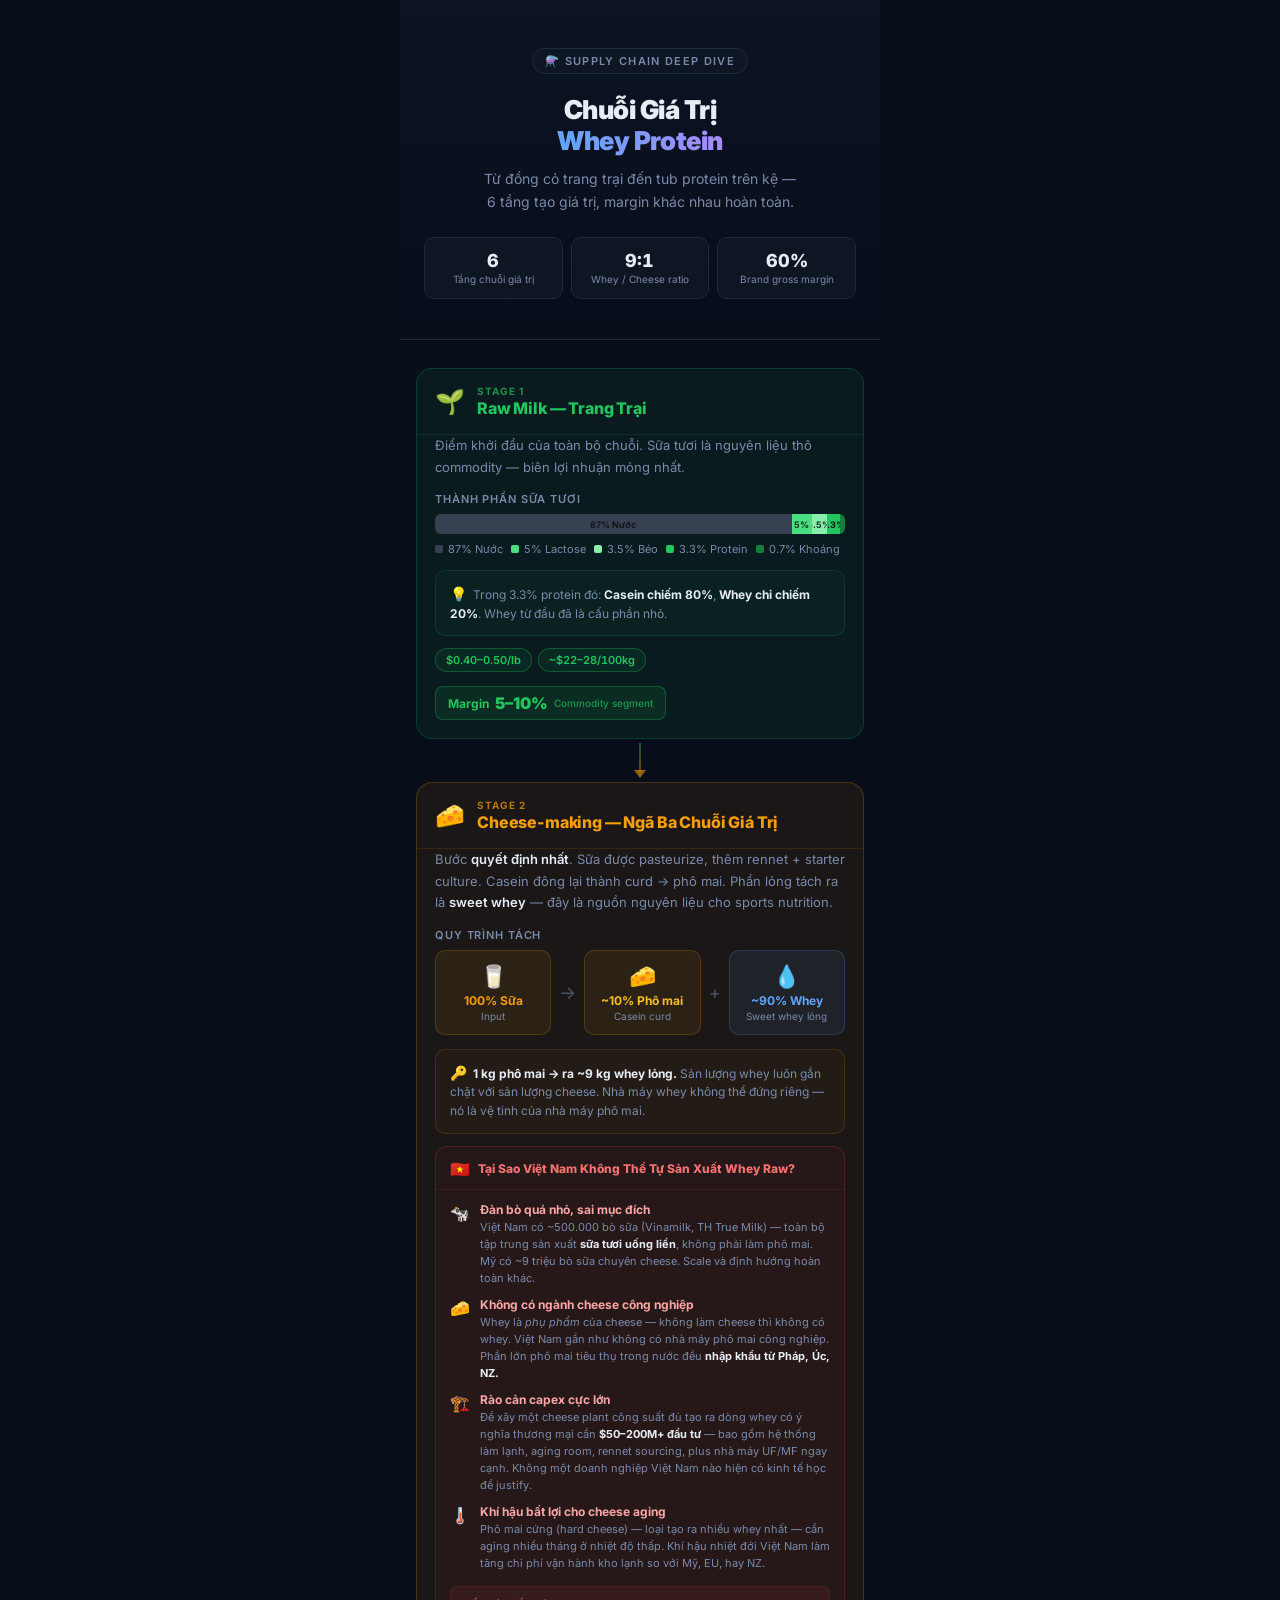
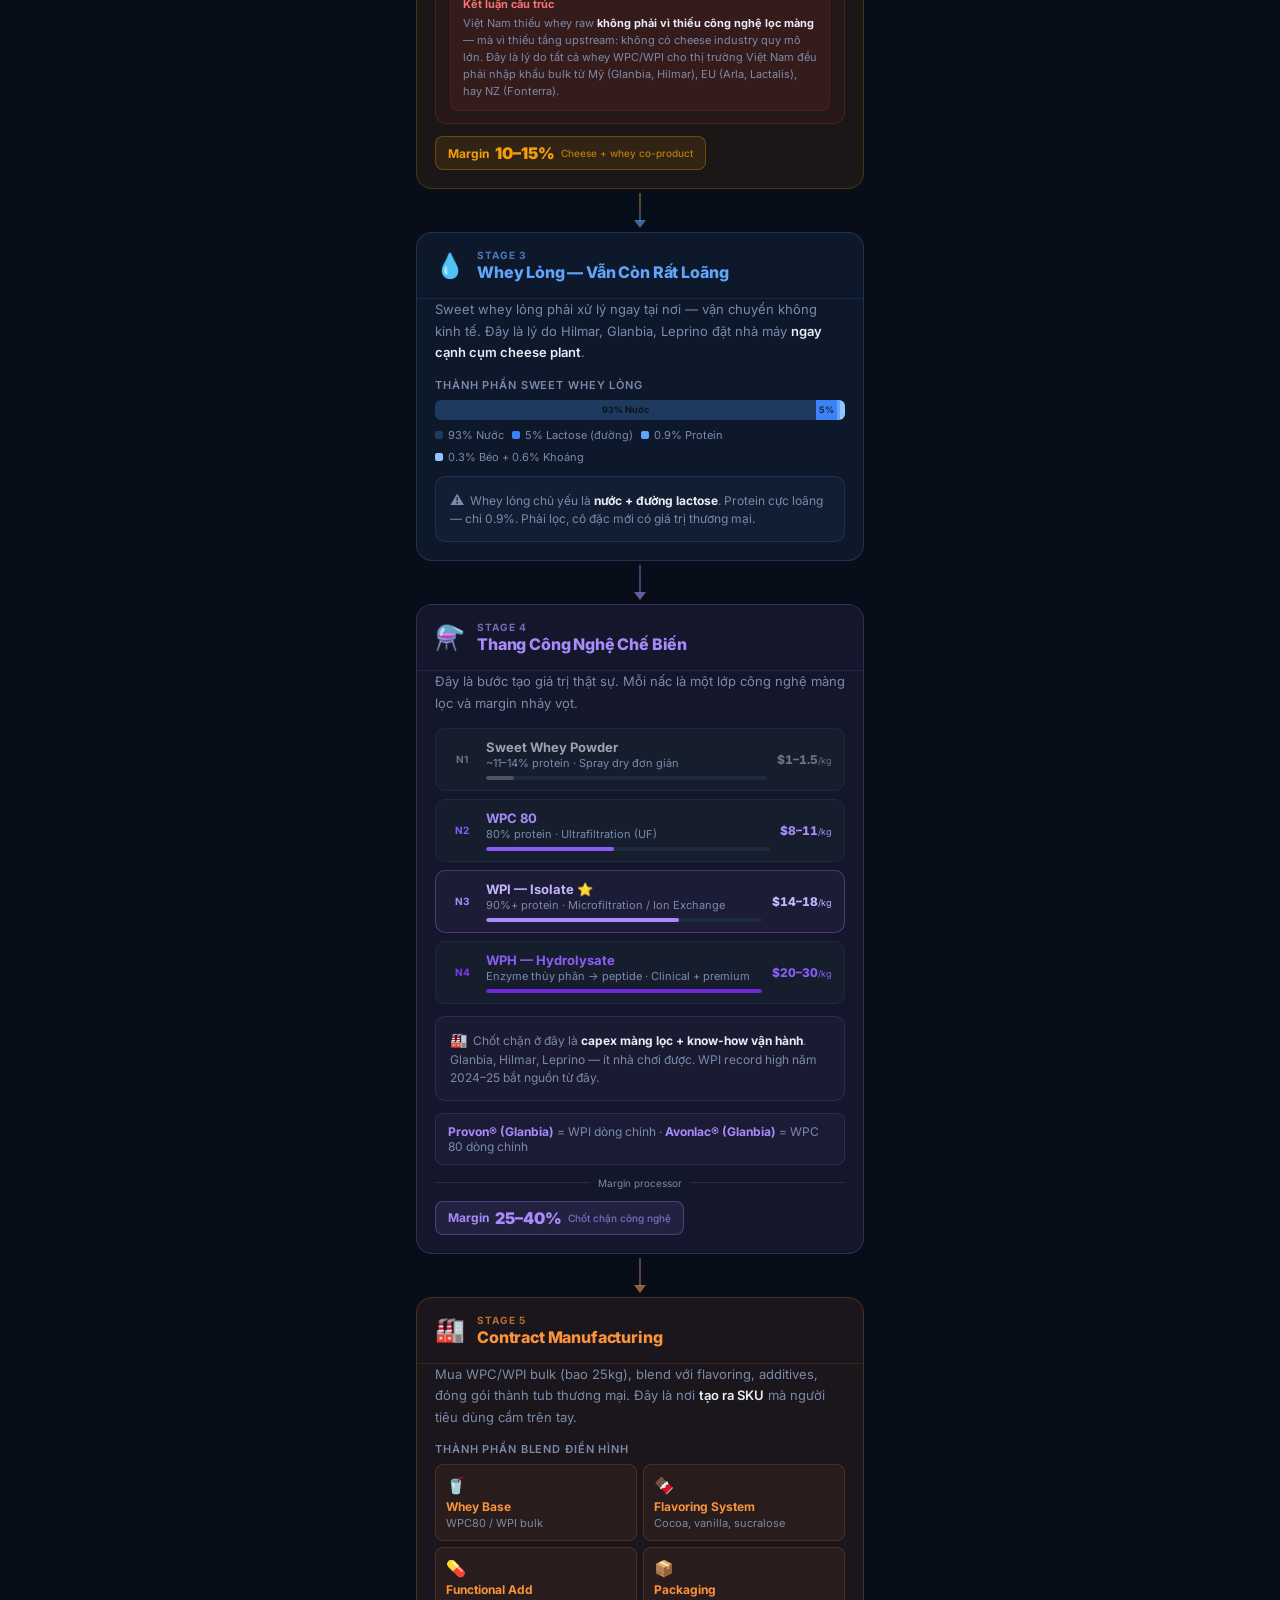
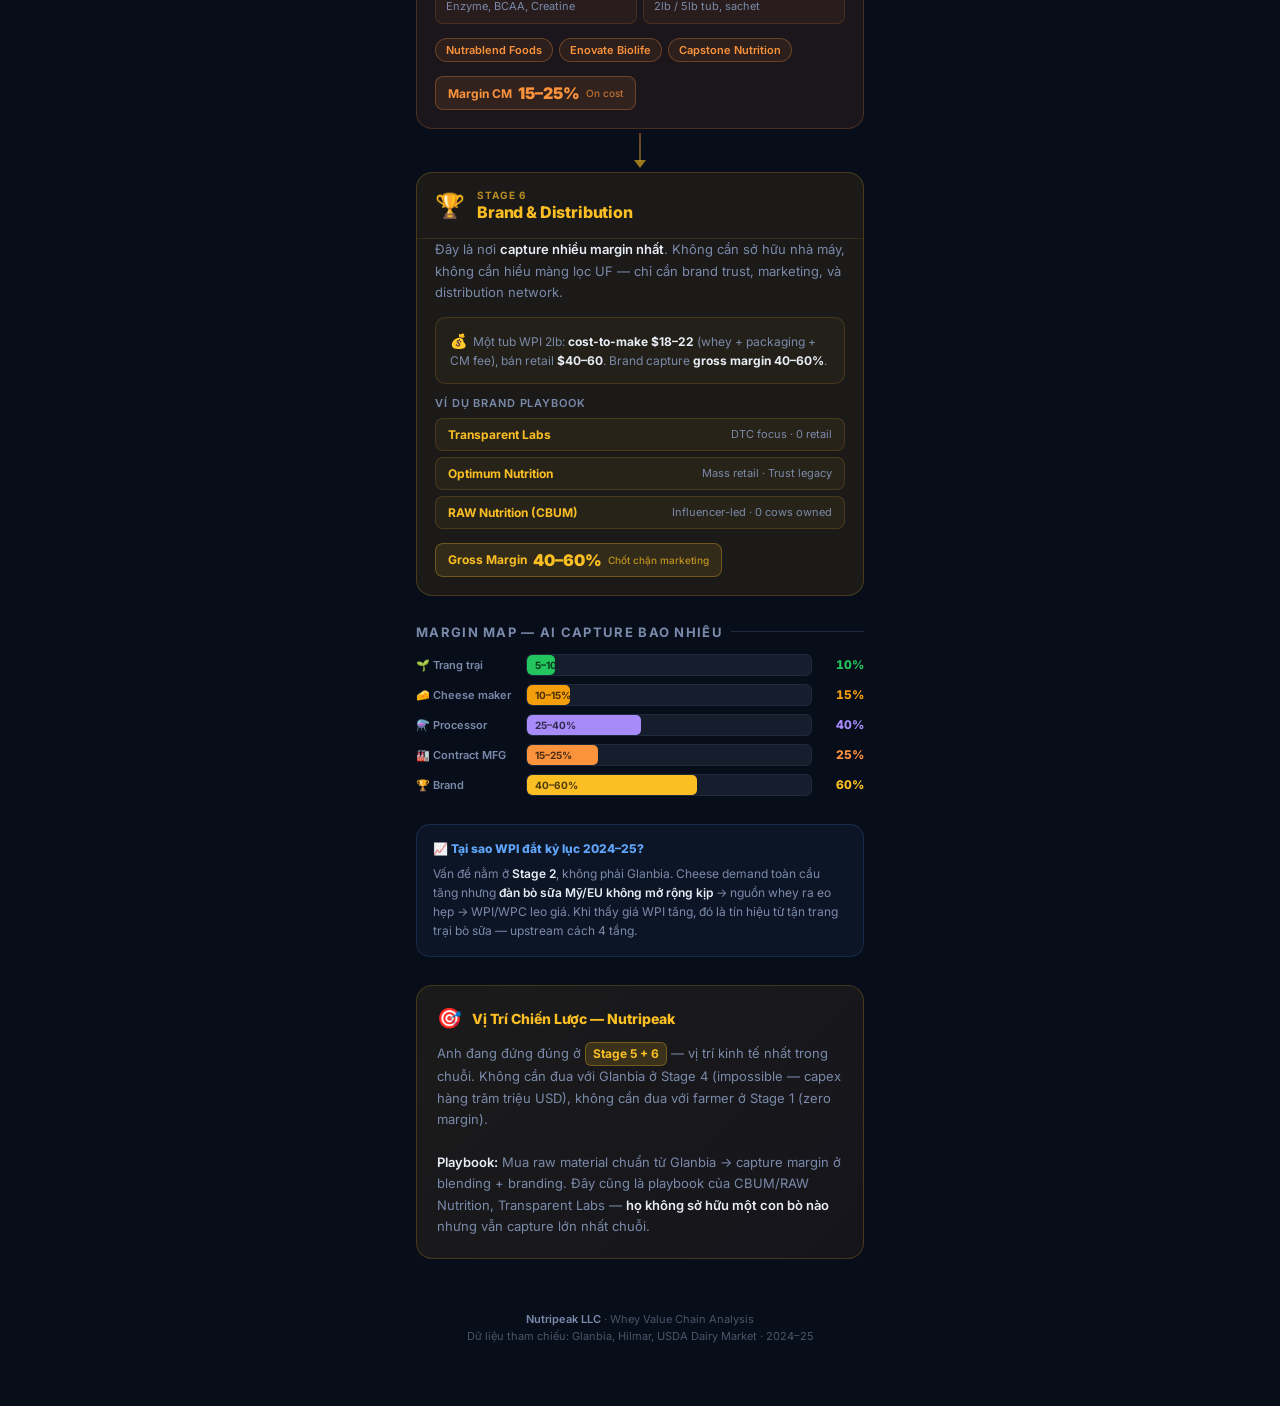
==== commit cd80dd5d: "Update branding to Nutripeak LLC" ====
--- a/index.html
+++ b/index.html
@@ -1087,7 +1087,7 @@
   <div class="gap-lg"></div>
 
   <div class="footer">
-    <strong>Nutripeak Vietnam</strong> · Whey Value Chain Analysis<br>
+    <strong>Nutripeak LLC</strong> · Whey Value Chain Analysis<br>
     Dữ liệu tham chiếu: Glanbia, Hilmar, USDA Dairy Market · 2024–25
   </div>
 
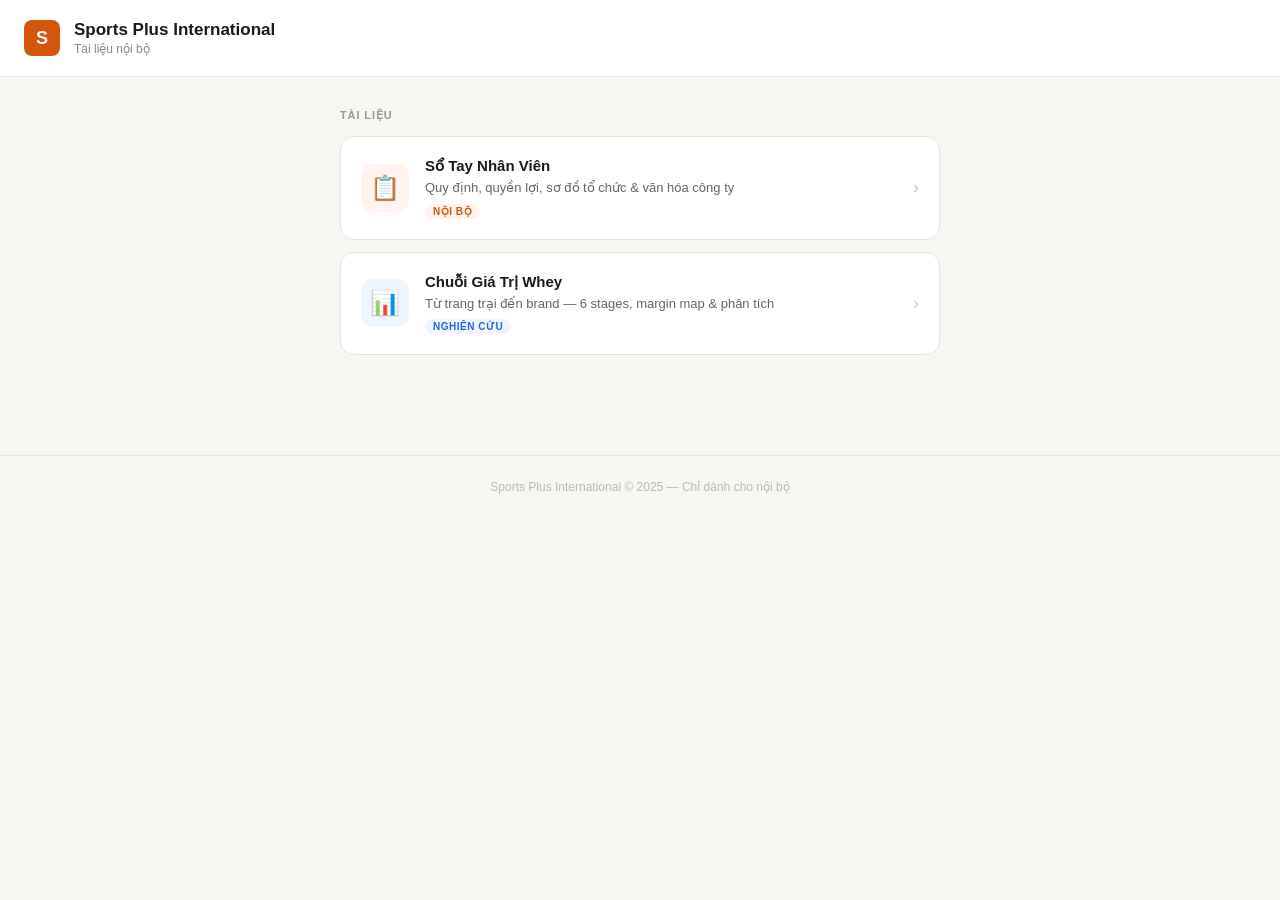
==== commit 2cde69c0: "Add landing page index, move whey infographic to own URL - index.html: new internal doc hub listing " ====
--- a/index.html
+++ b/index.html
@@ -3,1094 +3,196 @@
 <head>
 <meta charset="UTF-8">
 <meta name="viewport" content="width=device-width, initial-scale=1.0">
-<title>Chuỗi Giá Trị Whey — Từ Đồng Cỏ Đến Protein</title>
-<link rel="preconnect" href="https://fonts.googleapis.com">
-<link href="https://fonts.googleapis.com/css2?family=Inter:wght@400;500;600;700;800;900&display=swap" rel="stylesheet">
+<title>Sports Plus International — Tài liệu nội bộ</title>
 <style>
-  :root {
-    --bg: #080d1a;
-    --surface: #0f1623;
-    --surface2: #161e2e;
-    --border: #1e2a3d;
-    --text: #e8edf5;
-    --muted: #7a8aaa;
-    --dim: #4a5568;
+  * { margin: 0; padding: 0; box-sizing: border-box; }
 
-    --s1: #22c55e;
-    --s2: #f59e0b;
-    --s3: #60a5fa;
-    --s4: #a78bfa;
-    --s5: #fb923c;
-    --s6: #fbbf24;
-
-    --s1-bg: rgba(34,197,94,0.08);
-    --s2-bg: rgba(245,158,11,0.08);
-    --s3-bg: rgba(96,165,250,0.08);
-    --s4-bg: rgba(167,139,250,0.08);
-    --s5-bg: rgba(251,146,60,0.08);
-    --s6-bg: rgba(251,191,36,0.08);
+  body {
+    font-family: -apple-system, BlinkMacSystemFont, 'Segoe UI', sans-serif;
+    background: #f7f6f3;
+    color: #1a1a1a;
+    min-height: 100vh;
   }
 
-  * { box-sizing: border-box; margin: 0; padding: 0; }
-
-  body {
-    font-family: 'Inter', -apple-system, BlinkMacSystemFont, sans-serif;
-    background: var(--bg);
-    color: var(--text);
-    min-height: 100vh;
-    -webkit-font-smoothing: antialiased;
+  header {
+    background: #fff;
+    border-bottom: 1px solid #e8e4de;
+    padding: 20px 24px;
+    display: flex;
+    align-items: center;
+    gap: 14px;
   }
 
-  .wrap {
-    max-width: 480px;
-    margin: 0 auto;
-    padding: 0 0 60px;
-  }
-
-  /* ── HERO ── */
-  .hero {
-    padding: 48px 24px 40px;
-    text-align: center;
-    border-bottom: 1px solid var(--border);
-    background: linear-gradient(180deg, rgba(96,165,250,0.04) 0%, transparent 100%);
-  }
-
-  .hero-eyebrow {
-    display: inline-flex;
-    align-items: center;
-    gap: 6px;
-    font-size: 11px;
-    font-weight: 600;
-    letter-spacing: 0.12em;
-    text-transform: uppercase;
-    color: var(--muted);
-    background: var(--surface);
-    border: 1px solid var(--border);
-    padding: 5px 12px;
-    border-radius: 100px;
-    margin-bottom: 20px;
-  }
-
-  .hero h1 {
-    font-size: 26px;
-    font-weight: 900;
-    line-height: 1.2;
-    letter-spacing: -0.02em;
-    color: var(--text);
-    margin-bottom: 12px;
-  }
-
-  .hero h1 span {
-    background: linear-gradient(90deg, #60a5fa, #a78bfa);
-    -webkit-background-clip: text;
-    -webkit-text-fill-color: transparent;
-    background-clip: text;
-  }
-
-  .hero-sub {
-    font-size: 14px;
-    color: var(--muted);
-    line-height: 1.6;
-    max-width: 320px;
-    margin: 0 auto 24px;
-  }
-
-  .hero-stats {
-    display: grid;
-    grid-template-columns: 1fr 1fr 1fr;
-    gap: 8px;
-  }
-
-  .hero-stat {
-    background: var(--surface);
-    border: 1px solid var(--border);
-    border-radius: 10px;
-    padding: 12px 8px;
-    text-align: center;
-  }
-
-  .hero-stat-num {
-    font-size: 18px;
-    font-weight: 800;
-    color: var(--text);
-    font-family: 'Inter', monospace;
-    font-feature-settings: 'tnum';
-    display: block;
-  }
-
-  .hero-stat-label {
-    font-size: 10px;
-    color: var(--muted);
-    margin-top: 2px;
-    line-height: 1.3;
-  }
-
-  /* ── STAGE CARD ── */
-  .stage {
-    margin: 0 16px;
-    border-radius: 16px;
-    border: 1px solid var(--border);
-    overflow: hidden;
-  }
-
-  .stage-header {
+  .brand-dot {
+    width: 36px;
+    height: 36px;
+    background: #d4550c;
+    border-radius: 8px;
     display: flex;
     align-items: center;
-    gap: 12px;
-    padding: 16px 18px;
-  }
-
-  .stage-icon {
-    font-size: 24px;
-    line-height: 1;
+    justify-content: center;
+    color: #fff;
+    font-weight: 800;
+    font-size: 18px;
     flex-shrink: 0;
   }
 
-  .stage-label {
-    font-size: 10px;
+  header h1 {
+    font-size: 17px;
     font-weight: 700;
-    letter-spacing: 0.1em;
-    text-transform: uppercase;
-    opacity: 0.7;
+    color: #1a1a1a;
+    line-height: 1.2;
   }
 
-  .stage-title {
-    font-size: 16px;
-    font-weight: 800;
-    letter-spacing: -0.01em;
-    margin-top: 1px;
+  header p {
+    font-size: 12px;
+    color: #888;
+    margin-top: 2px;
   }
 
-  .stage-body {
-    padding: 0 18px 18px;
+  main {
+    max-width: 640px;
+    margin: 0 auto;
+    padding: 32px 20px 60px;
   }
 
-  .stage-desc {
-    font-size: 13px;
-    line-height: 1.65;
-    color: var(--muted);
+  .section-label {
+    font-size: 11px;
+    font-weight: 700;
+    letter-spacing: 0.08em;
+    text-transform: uppercase;
+    color: #999;
     margin-bottom: 14px;
   }
 
-  .stage-desc strong {
-    color: var(--text);
-    font-weight: 600;
+  .doc-grid {
+    display: flex;
+    flex-direction: column;
+    gap: 12px;
+    margin-bottom: 40px;
   }
 
-  /* Pills row */
-  .pills {
+  .doc-card {
+    background: #fff;
+    border: 1px solid #e8e4de;
+    border-radius: 14px;
+    padding: 20px;
+    text-decoration: none;
+    color: inherit;
     display: flex;
-    flex-wrap: wrap;
-    gap: 6px;
-    margin-bottom: 14px;
+    align-items: center;
+    gap: 16px;
+    transition: box-shadow 0.15s, transform 0.15s;
   }
 
-  .pill {
-    font-size: 11px;
-    font-weight: 600;
-    padding: 4px 10px;
-    border-radius: 100px;
-    border: 1px solid;
-    font-feature-settings: 'tnum';
+  .doc-card:hover {
+    box-shadow: 0 4px 20px rgba(0,0,0,0.08);
+    transform: translateY(-1px);
   }
 
-  /* Margin badge */
-  .margin-badge {
-    display: inline-flex;
-    align-items: center;
-    gap: 6px;
-    font-size: 12px;
-    font-weight: 700;
-    padding: 6px 12px;
-    border-radius: 8px;
-    border: 1px solid;
-  }
-
-  .margin-badge-label {
-    font-size: 10px;
-    font-weight: 500;
-    opacity: 0.7;
-  }
-
-  /* Composition bar */
-  .comp-label {
-    font-size: 11px;
-    font-weight: 600;
-    color: var(--muted);
-    text-transform: uppercase;
-    letter-spacing: 0.08em;
-    margin-bottom: 8px;
-  }
-
-  .comp-bar-wrap {
-    border-radius: 6px;
-    overflow: hidden;
-    height: 20px;
-    display: flex;
-    margin-bottom: 8px;
-  }
-
-  .comp-seg {
-    height: 100%;
+  .doc-icon {
+    width: 48px;
+    height: 48px;
+    border-radius: 12px;
     display: flex;
     align-items: center;
     justify-content: center;
-    font-size: 9px;
-    font-weight: 700;
-    color: rgba(0,0,0,0.7);
-    overflow: hidden;
-    white-space: nowrap;
-  }
-
-  .comp-legend {
-    display: flex;
-    flex-wrap: wrap;
-    gap: 8px;
-  }
-
-  .comp-dot {
-    display: inline-flex;
-    align-items: center;
-    gap: 5px;
-    font-size: 11px;
-    color: var(--muted);
-  }
-
-  .comp-dot::before {
-    content: '';
-    width: 8px;
-    height: 8px;
-    border-radius: 2px;
-    background: var(--dot-color);
+    font-size: 24px;
     flex-shrink: 0;
   }
 
-  /* Key fact highlight */
-  .key-fact {
-    border-radius: 10px;
-    padding: 12px 14px;
-    margin-top: 12px;
-    border: 1px solid;
+  .doc-icon.orange { background: #fff3ed; }
+  .doc-icon.blue   { background: #eff6ff; }
+  .doc-icon.green  { background: #f0fdf4; }
+
+  .doc-info { flex: 1; min-width: 0; }
+
+  .doc-title {
+    font-size: 15px;
+    font-weight: 700;
+    color: #1a1a1a;
+    margin-bottom: 4px;
   }
 
-  .key-fact-icon {
-    font-size: 14px;
-    margin-right: 6px;
+  .doc-desc {
+    font-size: 13px;
+    color: #666;
+    line-height: 1.4;
+    white-space: nowrap;
+    overflow: hidden;
+    text-overflow: ellipsis;
   }
 
-  .key-fact p {
-    font-size: 12px;
-    line-height: 1.55;
-    color: var(--muted);
-  }
-
-  .key-fact p strong {
-    color: var(--text);
-    font-weight: 700;
-  }
-
-  /* ── CONNECTOR ── */
-  .connector {
-    display: flex;
-    flex-direction: column;
-    align-items: center;
-    padding: 4px 0;
-    position: relative;
-  }
-
-  .connector-line {
-    width: 2px;
-    height: 28px;
-    background: linear-gradient(180deg, var(--from-color), var(--to-color));
-    opacity: 0.4;
-  }
-
-  .connector-arrow {
-    width: 0;
-    height: 0;
-    border-left: 6px solid transparent;
-    border-right: 6px solid transparent;
-    border-top: 8px solid var(--to-color);
-    opacity: 0.6;
-    margin-top: -1px;
-  }
-
-  /* ── PROCESSING LADDER ── */
-  .ladder {
-    display: flex;
-    flex-direction: column;
-    gap: 8px;
-  }
-
-  .ladder-item {
-    display: flex;
-    align-items: center;
-    gap: 10px;
-    padding: 10px 12px;
-    border-radius: 10px;
-    background: var(--surface2);
-    border: 1px solid var(--border);
-  }
-
-  .ladder-rank {
-    font-size: 10px;
-    font-weight: 700;
-    color: var(--muted);
-    width: 28px;
-    text-align: center;
+  .doc-arrow {
+    color: #ccc;
+    font-size: 18px;
     flex-shrink: 0;
   }
 
-  .ladder-name {
-    font-size: 13px;
-    font-weight: 700;
-    flex: 1;
+  .doc-tag {
+    display: inline-block;
+    font-size: 10px;
+    font-weight: 600;
+    letter-spacing: 0.05em;
+    padding: 2px 8px;
+    border-radius: 20px;
+    margin-top: 6px;
+    text-transform: uppercase;
   }
 
-  .ladder-pct {
-    font-size: 11px;
-    color: var(--muted);
-    margin-top: 1px;
-  }
+  .tag-internal { background: #fff3ed; color: #d4550c; }
+  .tag-research { background: #eff6ff; color: #2563eb; }
 
-  .ladder-price {
+  footer {
+    text-align: center;
+    padding: 24px;
     font-size: 12px;
-    font-weight: 800;
-    font-feature-settings: 'tnum';
-    white-space: nowrap;
-    flex-shrink: 0;
-  }
-
-  .ladder-bar-wrap {
-    width: 100%;
-    height: 4px;
-    background: var(--border);
-    border-radius: 2px;
-    margin-top: 6px;
-    overflow: hidden;
-  }
-
-  .ladder-bar {
-    height: 100%;
-    border-radius: 2px;
-    background: var(--bar-color);
-  }
-
-  /* ── MARGIN MAP ── */
-  .margin-section {
-    margin: 0 16px;
-  }
-
-  .section-title {
-    font-size: 13px;
-    font-weight: 700;
-    color: var(--muted);
-    text-transform: uppercase;
-    letter-spacing: 0.1em;
-    margin-bottom: 14px;
-    display: flex;
-    align-items: center;
-    gap: 8px;
-  }
-
-  .section-title::after {
-    content: '';
-    flex: 1;
-    height: 1px;
-    background: var(--border);
-  }
-
-  .margin-rows {
-    display: flex;
-    flex-direction: column;
-    gap: 8px;
-  }
-
-  .margin-row {
-    display: flex;
-    align-items: center;
-    gap: 10px;
-  }
-
-  .margin-label {
-    font-size: 11px;
-    font-weight: 600;
-    width: 100px;
-    flex-shrink: 0;
-    color: var(--muted);
-  }
-
-  .margin-bar-wrap {
-    flex: 1;
-    height: 22px;
-    background: var(--surface2);
-    border-radius: 6px;
-    overflow: hidden;
-    border: 1px solid var(--border);
-  }
-
-  .margin-bar-fill {
-    height: 100%;
-    border-radius: 5px;
-    display: flex;
-    align-items: center;
-    padding-left: 8px;
-    font-size: 10px;
-    font-weight: 700;
-    color: rgba(0,0,0,0.7);
-    white-space: nowrap;
-    overflow: hidden;
-  }
-
-  .margin-pct {
-    font-size: 12px;
-    font-weight: 800;
-    width: 42px;
-    text-align: right;
-    flex-shrink: 0;
-    font-feature-settings: 'tnum';
-  }
-
-  /* ── INSIGHT BOX ── */
-  .insight-box {
-    margin: 0 16px;
-    border-radius: 16px;
-    padding: 20px;
-    background: linear-gradient(135deg, rgba(251,191,36,0.08), rgba(251,146,60,0.06));
-    border: 1px solid rgba(251,191,36,0.2);
-  }
-
-  .insight-header {
-    display: flex;
-    align-items: center;
-    gap: 10px;
-    margin-bottom: 12px;
-  }
-
-  .insight-icon {
-    font-size: 20px;
-  }
-
-  .insight-title {
-    font-size: 14px;
-    font-weight: 800;
-    color: #fbbf24;
-  }
-
-  .insight-body {
-    font-size: 13px;
-    line-height: 1.65;
-    color: var(--muted);
-  }
-
-  .insight-body strong {
-    color: var(--text);
-    font-weight: 600;
-  }
-
-  .insight-highlight {
-    display: inline-block;
-    background: rgba(251,191,36,0.15);
-    border: 1px solid rgba(251,191,36,0.3);
-    border-radius: 6px;
-    padding: 1px 7px;
-    color: #fbbf24;
-    font-weight: 700;
-    font-size: 12px;
-  }
-
-  /* ── WHY EXPENSIVE BOX ── */
-  .why-box {
-    margin: 0 16px;
-    border-radius: 14px;
-    padding: 16px;
-    background: rgba(96,165,250,0.05);
-    border: 1px solid rgba(96,165,250,0.15);
-  }
-
-  .why-box-title {
-    font-size: 12px;
-    font-weight: 800;
-    color: #60a5fa;
-    margin-bottom: 8px;
-    display: flex;
-    align-items: center;
-    gap: 6px;
-  }
-
-  .why-box p {
-    font-size: 12px;
-    line-height: 1.6;
-    color: var(--muted);
-  }
-
-  .why-box p strong {
-    color: var(--text);
-    font-weight: 600;
-  }
-
-  /* ── SPACER ── */
-  .gap-sm { height: 12px; }
-  .gap-md { height: 20px; }
-  .gap-lg { height: 28px; }
-
-  /* ── STAGE COLORS ── */
-  .s1 { border-color: rgba(34,197,94,0.2); background: var(--s1-bg); }
-  .s1 .stage-header { border-bottom: 1px solid rgba(34,197,94,0.12); }
-  .s1 .stage-label { color: var(--s1); }
-  .s1 .stage-title { color: var(--s1); }
-  .s1 .pill { color: var(--s1); border-color: rgba(34,197,94,0.3); background: rgba(34,197,94,0.08); }
-  .s1 .margin-badge { color: var(--s1); border-color: rgba(34,197,94,0.3); background: rgba(34,197,94,0.1); }
-  .s1 .key-fact { border-color: rgba(34,197,94,0.15); background: rgba(34,197,94,0.04); }
-
-  .s2 { border-color: rgba(245,158,11,0.2); background: var(--s2-bg); }
-  .s2 .stage-header { border-bottom: 1px solid rgba(245,158,11,0.12); }
-  .s2 .stage-label { color: var(--s2); }
-  .s2 .stage-title { color: var(--s2); }
-  .s2 .pill { color: var(--s2); border-color: rgba(245,158,11,0.3); background: rgba(245,158,11,0.08); }
-  .s2 .margin-badge { color: var(--s2); border-color: rgba(245,158,11,0.3); background: rgba(245,158,11,0.1); }
-  .s2 .key-fact { border-color: rgba(245,158,11,0.15); background: rgba(245,158,11,0.04); }
-
-  .s3 { border-color: rgba(96,165,250,0.2); background: var(--s3-bg); }
-  .s3 .stage-header { border-bottom: 1px solid rgba(96,165,250,0.12); }
-  .s3 .stage-label { color: var(--s3); }
-  .s3 .stage-title { color: var(--s3); }
-  .s3 .pill { color: var(--s3); border-color: rgba(96,165,250,0.3); background: rgba(96,165,250,0.08); }
-  .s3 .margin-badge { color: var(--s3); border-color: rgba(96,165,250,0.3); background: rgba(96,165,250,0.1); }
-  .s3 .key-fact { border-color: rgba(96,165,250,0.15); background: rgba(96,165,250,0.04); }
-
-  .s4 { border-color: rgba(167,139,250,0.2); background: var(--s4-bg); }
-  .s4 .stage-header { border-bottom: 1px solid rgba(167,139,250,0.12); }
-  .s4 .stage-label { color: var(--s4); }
-  .s4 .stage-title { color: var(--s4); }
-  .s4 .key-fact { border-color: rgba(167,139,250,0.15); background: rgba(167,139,250,0.04); }
-
-  .s5 { border-color: rgba(251,146,60,0.2); background: var(--s5-bg); }
-  .s5 .stage-header { border-bottom: 1px solid rgba(251,146,60,0.12); }
-  .s5 .stage-label { color: var(--s5); }
-  .s5 .stage-title { color: var(--s5); }
-  .s5 .pill { color: var(--s5); border-color: rgba(251,146,60,0.3); background: rgba(251,146,60,0.08); }
-  .s5 .margin-badge { color: var(--s5); border-color: rgba(251,146,60,0.3); background: rgba(251,146,60,0.1); }
-  .s5 .key-fact { border-color: rgba(251,146,60,0.15); background: rgba(251,146,60,0.04); }
-
-  .s6 { border-color: rgba(251,191,36,0.2); background: var(--s6-bg); }
-  .s6 .stage-header { border-bottom: 1px solid rgba(251,191,36,0.12); }
-  .s6 .stage-label { color: var(--s6); }
-  .s6 .stage-title { color: var(--s6); }
-  .s6 .pill { color: var(--s6); border-color: rgba(251,191,36,0.3); background: rgba(251,191,36,0.08); }
-  .s6 .margin-badge { color: var(--s6); border-color: rgba(251,191,36,0.3); background: rgba(251,191,36,0.1); }
-  .s6 .key-fact { border-color: rgba(251,191,36,0.15); background: rgba(251,191,36,0.04); }
-
-  /* ── FOOTER ── */
-  .footer {
-    text-align: center;
-    padding: 24px 24px 0;
-    font-size: 11px;
-    color: var(--dim);
-    line-height: 1.6;
-  }
-
-  .footer strong {
-    color: var(--muted);
-    font-weight: 600;
+    color: #bbb;
+    border-top: 1px solid #e8e4de;
   }
 </style>
 </head>
 <body>
-<div class="wrap">
 
-  <!-- HERO -->
-  <div class="hero">
-    <div class="hero-eyebrow">⚗️ Supply Chain Deep Dive</div>
-    <h1>Chuỗi Giá Trị<br><span>Whey Protein</span></h1>
-    <p class="hero-sub">Từ đồng cỏ trang trại đến tub protein trên kệ — 6 tầng tạo giá trị, margin khác nhau hoàn toàn.</p>
-    <div class="hero-stats">
-      <div class="hero-stat">
-        <span class="hero-stat-num">6</span>
-        <div class="hero-stat-label">Tầng chuỗi giá trị</div>
+<header>
+  <div class="brand-dot">S</div>
+  <div>
+    <h1>Sports Plus International</h1>
+    <p>Tài liệu nội bộ</p>
+  </div>
+</header>
+
+<main>
+  <p class="section-label">Tài liệu</p>
+
+  <div class="doc-grid">
+
+    <a class="doc-card" href="sotay-nhanvien.html">
+      <div class="doc-icon orange">📋</div>
+      <div class="doc-info">
+        <div class="doc-title">Sổ Tay Nhân Viên</div>
+        <div class="doc-desc">Quy định, quyền lợi, sơ đồ tổ chức &amp; văn hóa công ty</div>
+        <span class="doc-tag tag-internal">Nội bộ</span>
       </div>
-      <div class="hero-stat">
-        <span class="hero-stat-num">9:1</span>
-        <div class="hero-stat-label">Whey / Cheese ratio</div>
+      <div class="doc-arrow">›</div>
+    </a>
+
+    <a class="doc-card" href="whey-infographic.html">
+      <div class="doc-icon blue">📊</div>
+      <div class="doc-info">
+        <div class="doc-title">Chuỗi Giá Trị Whey</div>
+        <div class="doc-desc">Từ trang trại đến brand — 6 stages, margin map &amp; phân tích</div>
+        <span class="doc-tag tag-research">Nghiên cứu</span>
       </div>
-      <div class="hero-stat">
-        <span class="hero-stat-num">60%</span>
-        <div class="hero-stat-label">Brand gross margin</div>
-      </div>
-    </div>
+      <div class="doc-arrow">›</div>
+    </a>
+
   </div>
+</main>
 
-  <div class="gap-lg"></div>
+<footer>
+  Sports Plus International &copy; 2025 — Chỉ dành cho nội bộ
+</footer>
 
-  <!-- STAGE 1 -->
-  <div class="stage s1">
-    <div class="stage-header">
-      <div class="stage-icon">🌱</div>
-      <div>
-        <div class="stage-label">Stage 1</div>
-        <div class="stage-title">Raw Milk — Trang Trại</div>
-      </div>
-    </div>
-    <div class="stage-body">
-      <p class="stage-desc">
-        Điểm khởi đầu của toàn bộ chuỗi. Sữa tươi là nguyên liệu thô commodity — biên lợi nhuận mỏng nhất.
-      </p>
-
-      <div class="comp-label">Thành phần sữa tươi</div>
-      <div class="comp-bar-wrap">
-        <div class="comp-seg" style="width:87%;background:#374151;">87% Nước</div>
-        <div class="comp-seg" style="width:5%;background:#4ade80;color:rgba(0,0,0,0.8);">5%</div>
-        <div class="comp-seg" style="width:3.5%;background:#86efac;color:rgba(0,0,0,0.8);">3.5%</div>
-        <div class="comp-seg" style="width:3.3%;background:#22c55e;color:rgba(0,0,0,0.9);">3.3%</div>
-        <div class="comp-seg" style="width:1.2%;background:#15803d;"></div>
-      </div>
-      <div class="comp-legend">
-        <span class="comp-dot" style="--dot-color:#374151;">87% Nước</span>
-        <span class="comp-dot" style="--dot-color:#4ade80;">5% Lactose</span>
-        <span class="comp-dot" style="--dot-color:#86efac;">3.5% Béo</span>
-        <span class="comp-dot" style="--dot-color:#22c55e;">3.3% Protein</span>
-        <span class="comp-dot" style="--dot-color:#15803d;">0.7% Khoáng</span>
-      </div>
-
-      <div class="key-fact" style="margin-top:14px;">
-        <p><span class="key-fact-icon">💡</span>Trong 3.3% protein đó: <strong>Casein chiếm 80%</strong>, <strong>Whey chỉ chiếm 20%</strong>. Whey từ đầu đã là cấu phần nhỏ.</p>
-      </div>
-
-      <div class="gap-sm"></div>
-      <div class="pills">
-        <span class="pill">$0.40–0.50/lb</span>
-        <span class="pill">~$22–28/100kg</span>
-      </div>
-      <div class="margin-badge">
-        <span>Margin</span>
-        <span style="font-size:16px;font-weight:900;">5–10%</span>
-        <span class="margin-badge-label">Commodity segment</span>
-      </div>
-    </div>
-  </div>
-
-  <div class="connector">
-    <div class="connector-line" style="--from-color:#22c55e;--to-color:#f59e0b;"></div>
-    <div class="connector-arrow" style="--to-color:#f59e0b;"></div>
-  </div>
-
-  <!-- STAGE 2 -->
-  <div class="stage s2">
-    <div class="stage-header">
-      <div class="stage-icon">🧀</div>
-      <div>
-        <div class="stage-label">Stage 2</div>
-        <div class="stage-title">Cheese-making — Ngã Ba Chuỗi Giá Trị</div>
-      </div>
-    </div>
-    <div class="stage-body">
-      <p class="stage-desc">
-        Bước <strong>quyết định nhất</strong>. Sữa được pasteurize, thêm rennet + starter culture. Casein đông lại thành curd → phô mai. Phần lỏng tách ra là <strong>sweet whey</strong> — đây là nguồn nguyên liệu cho sports nutrition.
-      </p>
-
-      <div class="comp-label">Quy trình tách</div>
-      <div style="display:flex;gap:8px;margin-bottom:14px;">
-        <div style="flex:1;background:rgba(245,158,11,0.08);border:1px solid rgba(245,158,11,0.2);border-radius:10px;padding:12px;text-align:center;">
-          <div style="font-size:22px;margin-bottom:4px;">🥛</div>
-          <div style="font-size:12px;font-weight:700;color:#f59e0b;">100% Sữa</div>
-          <div style="font-size:10px;color:var(--muted);margin-top:2px;">Input</div>
-        </div>
-        <div style="display:flex;align-items:center;color:var(--dim);font-size:18px;">→</div>
-        <div style="flex:1;background:rgba(245,158,11,0.08);border:1px solid rgba(245,158,11,0.2);border-radius:10px;padding:12px;text-align:center;">
-          <div style="font-size:22px;margin-bottom:4px;">🧀</div>
-          <div style="font-size:12px;font-weight:700;color:#fbbf24;">~10% Phô mai</div>
-          <div style="font-size:10px;color:var(--muted);margin-top:2px;">Casein curd</div>
-        </div>
-        <div style="display:flex;align-items:center;color:var(--dim);font-size:18px;">+</div>
-        <div style="flex:1;background:rgba(96,165,250,0.08);border:1px solid rgba(96,165,250,0.2);border-radius:10px;padding:12px;text-align:center;">
-          <div style="font-size:22px;margin-bottom:4px;">💧</div>
-          <div style="font-size:12px;font-weight:700;color:#60a5fa;">~90% Whey</div>
-          <div style="font-size:10px;color:var(--muted);margin-top:2px;">Sweet whey lỏng</div>
-        </div>
-      </div>
-
-      <div class="key-fact">
-        <p><span class="key-fact-icon">🔑</span><strong>1 kg phô mai → ra ~9 kg whey lỏng.</strong> Sản lượng whey luôn gắn chặt với sản lượng cheese. Nhà máy whey không thể đứng riêng — nó là vệ tinh của nhà máy phô mai.</p>
-      </div>
-
-      <div class="gap-sm"></div>
-
-      <!-- VN BLOCK -->
-      <div style="border-radius:12px;border:1px solid rgba(239,68,68,0.2);background:rgba(239,68,68,0.05);overflow:hidden;">
-        <div style="display:flex;align-items:center;gap:8px;padding:12px 14px 10px;border-bottom:1px solid rgba(239,68,68,0.12);">
-          <span style="font-size:16px;">🇻🇳</span>
-          <span style="font-size:12px;font-weight:800;color:#f87171;">Tại Sao Việt Nam Không Thể Tự Sản Xuất Whey Raw?</span>
-        </div>
-        <div style="padding:12px 14px;display:flex;flex-direction:column;gap:10px;">
-
-          <div style="display:flex;gap:10px;align-items:flex-start;">
-            <span style="font-size:16px;flex-shrink:0;margin-top:1px;">🐄</span>
-            <div>
-              <div style="font-size:12px;font-weight:700;color:#fca5a5;margin-bottom:2px;">Đàn bò quá nhỏ, sai mục đích</div>
-              <div style="font-size:11px;color:var(--muted);line-height:1.55;">Việt Nam có ~500.000 bò sữa (Vinamilk, TH True Milk) — toàn bộ tập trung sản xuất <strong style="color:var(--text);">sữa tươi uống liền</strong>, không phải làm phô mai. Mỹ có ~9 triệu bò sữa chuyên cheese. Scale và định hướng hoàn toàn khác.</div>
-            </div>
-          </div>
-
-          <div style="display:flex;gap:10px;align-items:flex-start;">
-            <span style="font-size:16px;flex-shrink:0;margin-top:1px;">🧀</span>
-            <div>
-              <div style="font-size:12px;font-weight:700;color:#fca5a5;margin-bottom:2px;">Không có ngành cheese công nghiệp</div>
-              <div style="font-size:11px;color:var(--muted);line-height:1.55;">Whey là <em>phụ phẩm</em> của cheese — không làm cheese thì không có whey. Việt Nam gần như không có nhà máy phô mai công nghiệp. Phần lớn phô mai tiêu thụ trong nước đều <strong style="color:var(--text);">nhập khẩu từ Pháp, Úc, NZ.</strong></div>
-            </div>
-          </div>
-
-          <div style="display:flex;gap:10px;align-items:flex-start;">
-            <span style="font-size:16px;flex-shrink:0;margin-top:1px;">🏗️</span>
-            <div>
-              <div style="font-size:12px;font-weight:700;color:#fca5a5;margin-bottom:2px;">Rào cản capex cực lớn</div>
-              <div style="font-size:11px;color:var(--muted);line-height:1.55;">Để xây một cheese plant công suất đủ tạo ra dòng whey có ý nghĩa thương mại cần <strong style="color:var(--text);">$50–200M+ đầu tư</strong> — bao gồm hệ thống làm lạnh, aging room, rennet sourcing, plus nhà máy UF/MF ngay cạnh. Không một doanh nghiệp Việt Nam nào hiện có kinh tế học để justify.</div>
-            </div>
-          </div>
-
-          <div style="display:flex;gap:10px;align-items:flex-start;">
-            <span style="font-size:16px;flex-shrink:0;margin-top:1px;">🌡️</span>
-            <div>
-              <div style="font-size:12px;font-weight:700;color:#fca5a5;margin-bottom:2px;">Khí hậu bất lợi cho cheese aging</div>
-              <div style="font-size:11px;color:var(--muted);line-height:1.55;">Phô mai cứng (hard cheese) — loại tạo ra nhiều whey nhất — cần aging nhiều tháng ở nhiệt độ thấp. Khí hậu nhiệt đới Việt Nam làm tăng chi phí vận hành kho lạnh so với Mỹ, EU, hay NZ.</div>
-            </div>
-          </div>
-
-          <div style="margin-top:4px;padding:10px 12px;background:rgba(239,68,68,0.08);border-radius:8px;border:1px solid rgba(239,68,68,0.15);">
-            <div style="font-size:11px;font-weight:700;color:#f87171;margin-bottom:4px;">Kết luận cấu trúc</div>
-            <div style="font-size:11px;color:var(--muted);line-height:1.55;">Việt Nam thiếu whey raw <strong style="color:var(--text);">không phải vì thiếu công nghệ lọc màng</strong> — mà vì thiếu tầng upstream: không có cheese industry quy mô lớn. Đây là lý do tất cả whey WPC/WPI cho thị trường Việt Nam đều phải nhập khẩu bulk từ Mỹ (Glanbia, Hilmar), EU (Arla, Lactalis), hay NZ (Fonterra).</div>
-          </div>
-
-        </div>
-      </div>
-
-      <div class="gap-sm"></div>
-      <div class="margin-badge">
-        <span>Margin</span>
-        <span style="font-size:16px;font-weight:900;">10–15%</span>
-        <span class="margin-badge-label">Cheese + whey co-product</span>
-      </div>
-    </div>
-  </div>
-
-  <div class="connector">
-    <div class="connector-line" style="--from-color:#f59e0b;--to-color:#60a5fa;"></div>
-    <div class="connector-arrow" style="--to-color:#60a5fa;"></div>
-  </div>
-
-  <!-- STAGE 3 -->
-  <div class="stage s3">
-    <div class="stage-header">
-      <div class="stage-icon">💧</div>
-      <div>
-        <div class="stage-label">Stage 3</div>
-        <div class="stage-title">Whey Lỏng — Vẫn Còn Rất Loãng</div>
-      </div>
-    </div>
-    <div class="stage-body">
-      <p class="stage-desc">
-        Sweet whey lỏng phải xử lý ngay tại nơi — vận chuyển không kinh tế. Đây là lý do Hilmar, Glanbia, Leprino đặt nhà máy <strong>ngay cạnh cụm cheese plant</strong>.
-      </p>
-
-      <div class="comp-label">Thành phần sweet whey lỏng</div>
-      <div class="comp-bar-wrap">
-        <div class="comp-seg" style="width:93%;background:#1e3a5f;">93% Nước</div>
-        <div class="comp-seg" style="width:5%;background:#3b82f6;">5%</div>
-        <div class="comp-seg" style="width:0.9%;background:#60a5fa;"></div>
-        <div class="comp-seg" style="width:1.1%;background:#93c5fd;"></div>
-      </div>
-      <div class="comp-legend">
-        <span class="comp-dot" style="--dot-color:#1e3a5f;">93% Nước</span>
-        <span class="comp-dot" style="--dot-color:#3b82f6;">5% Lactose (đường)</span>
-        <span class="comp-dot" style="--dot-color:#60a5fa;">0.9% Protein</span>
-        <span class="comp-dot" style="--dot-color:#93c5fd;">0.3% Béo + 0.6% Khoáng</span>
-      </div>
-
-      <div class="key-fact">
-        <p><span class="key-fact-icon">⚠️</span>Whey lỏng chủ yếu là <strong>nước + đường lactose</strong>. Protein cực loãng — chỉ 0.9%. Phải lọc, cô đặc mới có giá trị thương mại.</p>
-      </div>
-    </div>
-  </div>
-
-  <div class="connector">
-    <div class="connector-line" style="--from-color:#60a5fa;--to-color:#a78bfa;"></div>
-    <div class="connector-arrow" style="--to-color:#a78bfa;"></div>
-  </div>
-
-  <!-- STAGE 4 -->
-  <div class="stage s4">
-    <div class="stage-header">
-      <div class="stage-icon">⚗️</div>
-      <div>
-        <div class="stage-label">Stage 4</div>
-        <div class="stage-title">Thang Công Nghệ Chế Biến</div>
-      </div>
-    </div>
-    <div class="stage-body">
-      <p class="stage-desc">
-        Đây là bước tạo giá trị thật sự. Mỗi nấc là một lớp công nghệ màng lọc và margin nhảy vọt.
-      </p>
-
-      <div class="ladder">
-
-        <div class="ladder-item">
-          <div class="ladder-rank" style="color:#6b7280;">N1</div>
-          <div style="flex:1;">
-            <div class="ladder-name" style="color:#9ca3af;">Sweet Whey Powder</div>
-            <div class="ladder-pct">~11–14% protein · Spray dry đơn giản</div>
-            <div class="ladder-bar-wrap">
-              <div class="ladder-bar" style="width:10%;--bar-color:#4b5563;"></div>
-            </div>
-          </div>
-          <div class="ladder-price" style="color:#6b7280;">$1–1.5<span style="font-size:9px;font-weight:400;">/kg</span></div>
-        </div>
-
-        <div class="ladder-item">
-          <div class="ladder-rank" style="color:#8b5cf6;">N2</div>
-          <div style="flex:1;">
-            <div class="ladder-name" style="color:#a78bfa;">WPC 80</div>
-            <div class="ladder-pct">80% protein · Ultrafiltration (UF)</div>
-            <div class="ladder-bar-wrap">
-              <div class="ladder-bar" style="width:45%;--bar-color:#8b5cf6;"></div>
-            </div>
-          </div>
-          <div class="ladder-price" style="color:#a78bfa;">$8–11<span style="font-size:9px;font-weight:400;">/kg</span></div>
-        </div>
-
-        <div class="ladder-item" style="border-color:rgba(167,139,250,0.3);background:rgba(167,139,250,0.06);">
-          <div class="ladder-rank" style="color:#a78bfa;">N3</div>
-          <div style="flex:1;">
-            <div class="ladder-name" style="color:#c4b5fd;">WPI — Isolate ⭐</div>
-            <div class="ladder-pct">90%+ protein · Microfiltration / Ion Exchange</div>
-            <div class="ladder-bar-wrap">
-              <div class="ladder-bar" style="width:70%;--bar-color:#a78bfa;"></div>
-            </div>
-          </div>
-          <div class="ladder-price" style="color:#c4b5fd;">$14–18<span style="font-size:9px;font-weight:400;">/kg</span></div>
-        </div>
-
-        <div class="ladder-item">
-          <div class="ladder-rank" style="color:#7c3aed;">N4</div>
-          <div style="flex:1;">
-            <div class="ladder-name" style="color:#8b5cf6;">WPH — Hydrolysate</div>
-            <div class="ladder-pct">Enzyme thủy phân → peptide · Clinical + premium</div>
-            <div class="ladder-bar-wrap">
-              <div class="ladder-bar" style="width:100%;--bar-color:#6d28d9;"></div>
-            </div>
-          </div>
-          <div class="ladder-price" style="color:#8b5cf6;">$20–30<span style="font-size:9px;font-weight:400;">/kg</span></div>
-        </div>
-
-      </div>
-
-      <div class="key-fact">
-        <p><span class="key-fact-icon">🏭</span>Chốt chặn ở đây là <strong>capex màng lọc + know-how vận hành</strong>. Glanbia, Hilmar, Leprino — ít nhà chơi được. WPI record high năm 2024–25 bắt nguồn từ đây.</p>
-      </div>
-
-      <div class="gap-sm"></div>
-      <div style="font-size:12px;color:var(--muted);padding:10px 12px;background:rgba(167,139,250,0.05);border:1px solid rgba(167,139,250,0.15);border-radius:8px;">
-        <strong style="color:#a78bfa;">Provon® (Glanbia)</strong> = WPI dòng chính · <strong style="color:#a78bfa;">Avonlac® (Glanbia)</strong> = WPC 80 dòng chính
-      </div>
-
-      <div class="gap-sm"></div>
-      <div style="display:flex;align-items:center;gap:8px;">
-        <div style="flex:1;height:1px;background:rgba(167,139,250,0.15);"></div>
-        <div style="font-size:10px;color:var(--muted);">Margin processor</div>
-        <div style="flex:1;height:1px;background:rgba(167,139,250,0.15);"></div>
-      </div>
-      <div class="gap-sm"></div>
-      <div class="margin-badge" style="color:#a78bfa;border-color:rgba(167,139,250,0.3);background:rgba(167,139,250,0.1);">
-        <span>Margin</span>
-        <span style="font-size:16px;font-weight:900;">25–40%</span>
-        <span class="margin-badge-label">Chốt chặn công nghệ</span>
-      </div>
-    </div>
-  </div>
-
-  <div class="connector">
-    <div class="connector-line" style="--from-color:#a78bfa;--to-color:#fb923c;"></div>
-    <div class="connector-arrow" style="--to-color:#fb923c;"></div>
-  </div>
-
-  <!-- STAGE 5 -->
-  <div class="stage s5">
-    <div class="stage-header">
-      <div class="stage-icon">🏭</div>
-      <div>
-        <div class="stage-label">Stage 5</div>
-        <div class="stage-title">Contract Manufacturing</div>
-      </div>
-    </div>
-    <div class="stage-body">
-      <p class="stage-desc">
-        Mua WPC/WPI bulk (bao 25kg), blend với flavoring, additives, đóng gói thành tub thương mại. Đây là nơi <strong>tạo ra SKU</strong> mà người tiêu dùng cầm trên tay.
-      </p>
-
-      <div class="comp-label">Thành phần blend điển hình</div>
-      <div style="display:grid;grid-template-columns:1fr 1fr;gap:6px;margin-bottom:14px;">
-        <div style="background:rgba(251,146,60,0.06);border:1px solid rgba(251,146,60,0.15);border-radius:8px;padding:10px;">
-          <div style="font-size:16px;margin-bottom:4px;">🥤</div>
-          <div style="font-size:12px;font-weight:700;color:#fb923c;">Whey Base</div>
-          <div style="font-size:11px;color:var(--muted);margin-top:2px;">WPC80 / WPI bulk</div>
-        </div>
-        <div style="background:rgba(251,146,60,0.06);border:1px solid rgba(251,146,60,0.15);border-radius:8px;padding:10px;">
-          <div style="font-size:16px;margin-bottom:4px;">🍫</div>
-          <div style="font-size:12px;font-weight:700;color:#fb923c;">Flavoring System</div>
-          <div style="font-size:11px;color:var(--muted);margin-top:2px;">Cocoa, vanilla, sucralose</div>
-        </div>
-        <div style="background:rgba(251,146,60,0.06);border:1px solid rgba(251,146,60,0.15);border-radius:8px;padding:10px;">
-          <div style="font-size:16px;margin-bottom:4px;">💊</div>
-          <div style="font-size:12px;font-weight:700;color:#fb923c;">Functional Add</div>
-          <div style="font-size:11px;color:var(--muted);margin-top:2px;">Enzyme, BCAA, Creatine</div>
-        </div>
-        <div style="background:rgba(251,146,60,0.06);border:1px solid rgba(251,146,60,0.15);border-radius:8px;padding:10px;">
-          <div style="font-size:16px;margin-bottom:4px;">📦</div>
-          <div style="font-size:12px;font-weight:700;color:#fb923c;">Packaging</div>
-          <div style="font-size:11px;color:var(--muted);margin-top:2px;">2lb / 5lb tub, sachet</div>
-        </div>
-      </div>
-
-      <div class="pills">
-        <span class="pill">Nutrablend Foods</span>
-        <span class="pill">Enovate Biolife</span>
-        <span class="pill">Capstone Nutrition</span>
-      </div>
-
-      <div class="margin-badge">
-        <span>Margin CM</span>
-        <span style="font-size:16px;font-weight:900;">15–25%</span>
-        <span class="margin-badge-label">On cost</span>
-      </div>
-    </div>
-  </div>
-
-  <div class="connector">
-    <div class="connector-line" style="--from-color:#fb923c;--to-color:#fbbf24;"></div>
-    <div class="connector-arrow" style="--to-color:#fbbf24;"></div>
-  </div>
-
-  <!-- STAGE 6 -->
-  <div class="stage s6">
-    <div class="stage-header">
-      <div class="stage-icon">🏆</div>
-      <div>
-        <div class="stage-label">Stage 6</div>
-        <div class="stage-title">Brand & Distribution</div>
-      </div>
-    </div>
-    <div class="stage-body">
-      <p class="stage-desc">
-        Đây là nơi <strong>capture nhiều margin nhất</strong>. Không cần sở hữu nhà máy, không cần hiểu màng lọc UF — chỉ cần brand trust, marketing, và distribution network.
-      </p>
-
-      <div class="key-fact">
-        <p><span class="key-fact-icon">💰</span>Một tub WPI 2lb: <strong>cost-to-make $18–22</strong> (whey + packaging + CM fee), bán retail <strong>$40–60</strong>. Brand capture <strong>gross margin 40–60%</strong>.</p>
-      </div>
-
-      <div class="gap-sm"></div>
-      <div class="comp-label">Ví dụ brand playbook</div>
-      <div style="display:flex;flex-direction:column;gap:6px;margin-bottom:14px;">
-        <div style="display:flex;align-items:center;justify-content:space-between;padding:8px 12px;background:rgba(251,191,36,0.06);border:1px solid rgba(251,191,36,0.15);border-radius:8px;">
-          <span style="font-size:12px;font-weight:700;color:#fbbf24;">Transparent Labs</span>
-          <span style="font-size:11px;color:var(--muted);">DTC focus · 0 retail</span>
-        </div>
-        <div style="display:flex;align-items:center;justify-content:space-between;padding:8px 12px;background:rgba(251,191,36,0.06);border:1px solid rgba(251,191,36,0.15);border-radius:8px;">
-          <span style="font-size:12px;font-weight:700;color:#fbbf24;">Optimum Nutrition</span>
-          <span style="font-size:11px;color:var(--muted);">Mass retail · Trust legacy</span>
-        </div>
-        <div style="display:flex;align-items:center;justify-content:space-between;padding:8px 12px;background:rgba(251,191,36,0.06);border:1px solid rgba(251,191,36,0.15);border-radius:8px;">
-          <span style="font-size:12px;font-weight:700;color:#fbbf24;">RAW Nutrition (CBUM)</span>
-          <span style="font-size:11px;color:var(--muted);">Influencer-led · 0 cows owned</span>
-        </div>
-      </div>
-
-      <div class="margin-badge">
-        <span>Gross Margin</span>
-        <span style="font-size:16px;font-weight:900;">40–60%</span>
-        <span class="margin-badge-label">Chốt chặn marketing</span>
-      </div>
-    </div>
-  </div>
-
-  <div class="gap-lg"></div>
-
-  <!-- MARGIN MAP -->
-  <div class="margin-section">
-    <div class="section-title">Margin Map — Ai Capture Bao Nhiêu</div>
-    <div class="margin-rows">
-
-      <div class="margin-row">
-        <div class="margin-label">🌱 Trang trại</div>
-        <div class="margin-bar-wrap">
-          <div class="margin-bar-fill" style="width:10%;background:#22c55e;">5–10%</div>
-        </div>
-        <div class="margin-pct" style="color:#22c55e;">10%</div>
-      </div>
-
-      <div class="margin-row">
-        <div class="margin-label">🧀 Cheese maker</div>
-        <div class="margin-bar-wrap">
-          <div class="margin-bar-fill" style="width:15%;background:#f59e0b;">10–15%</div>
-        </div>
-        <div class="margin-pct" style="color:#f59e0b;">15%</div>
-      </div>
-
-      <div class="margin-row">
-        <div class="margin-label">⚗️ Processor</div>
-        <div class="margin-bar-wrap">
-          <div class="margin-bar-fill" style="width:40%;background:#a78bfa;">25–40%</div>
-        </div>
-        <div class="margin-pct" style="color:#a78bfa;">40%</div>
-      </div>
-
-      <div class="margin-row">
-        <div class="margin-label">🏭 Contract MFG</div>
-        <div class="margin-bar-wrap">
-          <div class="margin-bar-fill" style="width:25%;background:#fb923c;">15–25%</div>
-        </div>
-        <div class="margin-pct" style="color:#fb923c;">25%</div>
-      </div>
-
-      <div class="margin-row">
-        <div class="margin-label">🏆 Brand</div>
-        <div class="margin-bar-wrap">
-          <div class="margin-bar-fill" style="width:60%;background:#fbbf24;">40–60%</div>
-        </div>
-        <div class="margin-pct" style="color:#fbbf24;">60%</div>
-      </div>
-
-    </div>
-  </div>
-
-  <div class="gap-lg"></div>
-
-  <!-- WHY EXPENSIVE -->
-  <div class="why-box">
-    <div class="why-box-title">📈 Tại sao WPI đắt kỷ lục 2024–25?</div>
-    <p>Vấn đề nằm ở <strong>Stage 2</strong>, không phải Glanbia. Cheese demand toàn cầu tăng nhưng <strong>đàn bò sữa Mỹ/EU không mở rộng kịp</strong> → nguồn whey ra eo hẹp → WPI/WPC leo giá. Khi thấy giá WPI tăng, đó là tín hiệu từ tận trang trại bò sữa — upstream cách 4 tầng.</p>
-  </div>
-
-  <div class="gap-lg"></div>
-
-  <!-- INSIGHT -->
-  <div class="insight-box">
-    <div class="insight-header">
-      <span class="insight-icon">🎯</span>
-      <div class="insight-title">Vị Trí Chiến Lược — Nutripeak</div>
-    </div>
-    <div class="insight-body">
-      <p>Anh đang đứng đúng ở <span class="insight-highlight">Stage 5 + 6</span> — vị trí kinh tế nhất trong chuỗi. Không cần đua với Glanbia ở Stage 4 (impossible — capex hàng trăm triệu USD), không cần đua với farmer ở Stage 1 (zero margin).</p>
-      <br>
-      <p><strong>Playbook:</strong> Mua raw material chuẩn từ Glanbia → capture margin ở blending + branding. Đây cũng là playbook của CBUM/RAW Nutrition, Transparent Labs — <strong>họ không sở hữu một con bò nào</strong> nhưng vẫn capture lớn nhất chuỗi.</p>
-    </div>
-  </div>
-
-  <div class="gap-lg"></div>
-
-  <div class="footer">
-    <strong>Nutripeak LLC</strong> · Whey Value Chain Analysis<br>
-    Dữ liệu tham chiếu: Glanbia, Hilmar, USDA Dairy Market · 2024–25
-  </div>
-
-</div>
 </body>
 </html>
